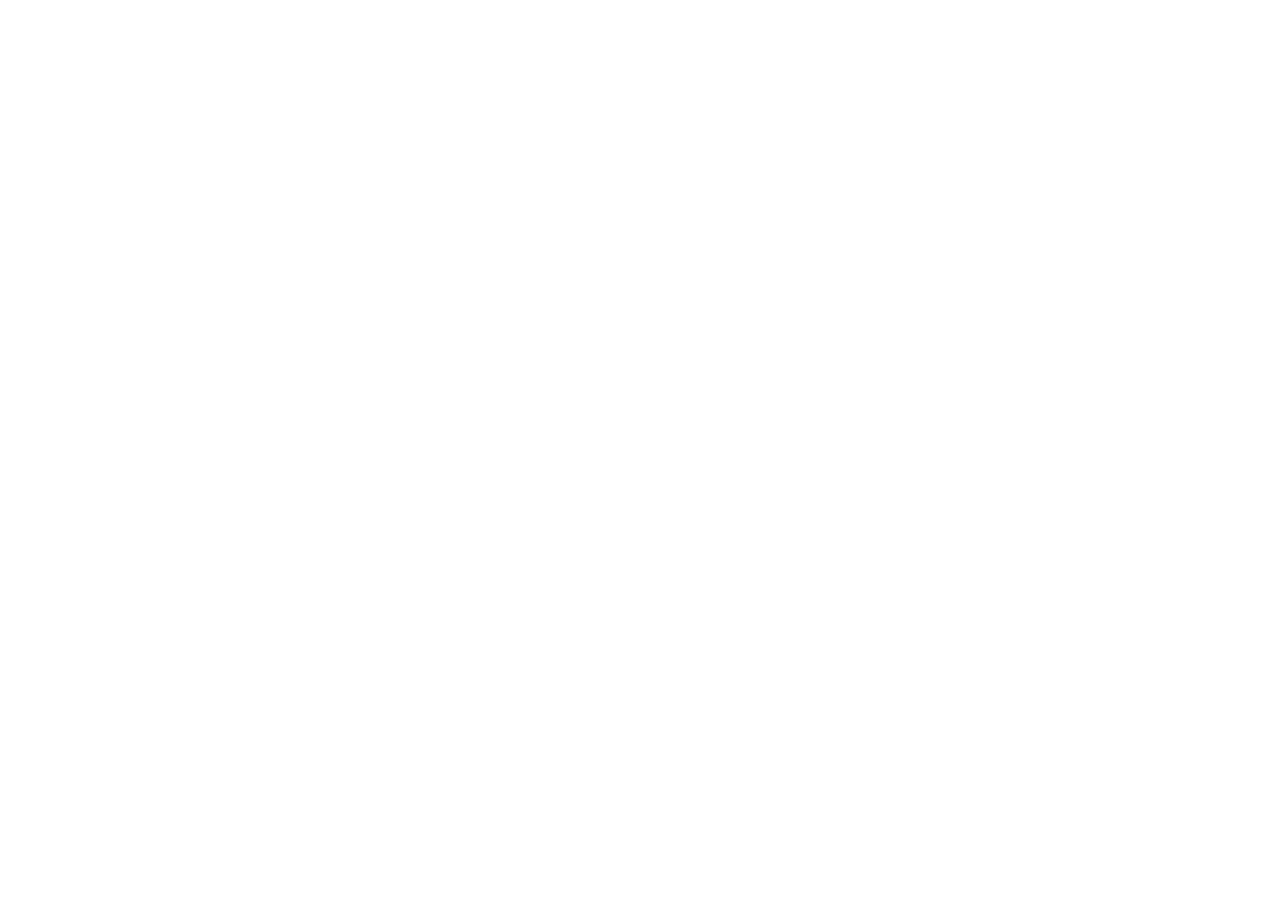
==== index.html @ b0f28ab1 "init project" ====
<!DOCTYPE html>
<html lang="en">

<head>
    <meta charset="UTF-8">
    <meta http-equiv="X-UA-Compatible" content="IE=edge">
    <meta name="viewport" content="width=device-width, initial-scale=1.0">
    <title>Document</title>
</head>

<body>

</body>

</html>
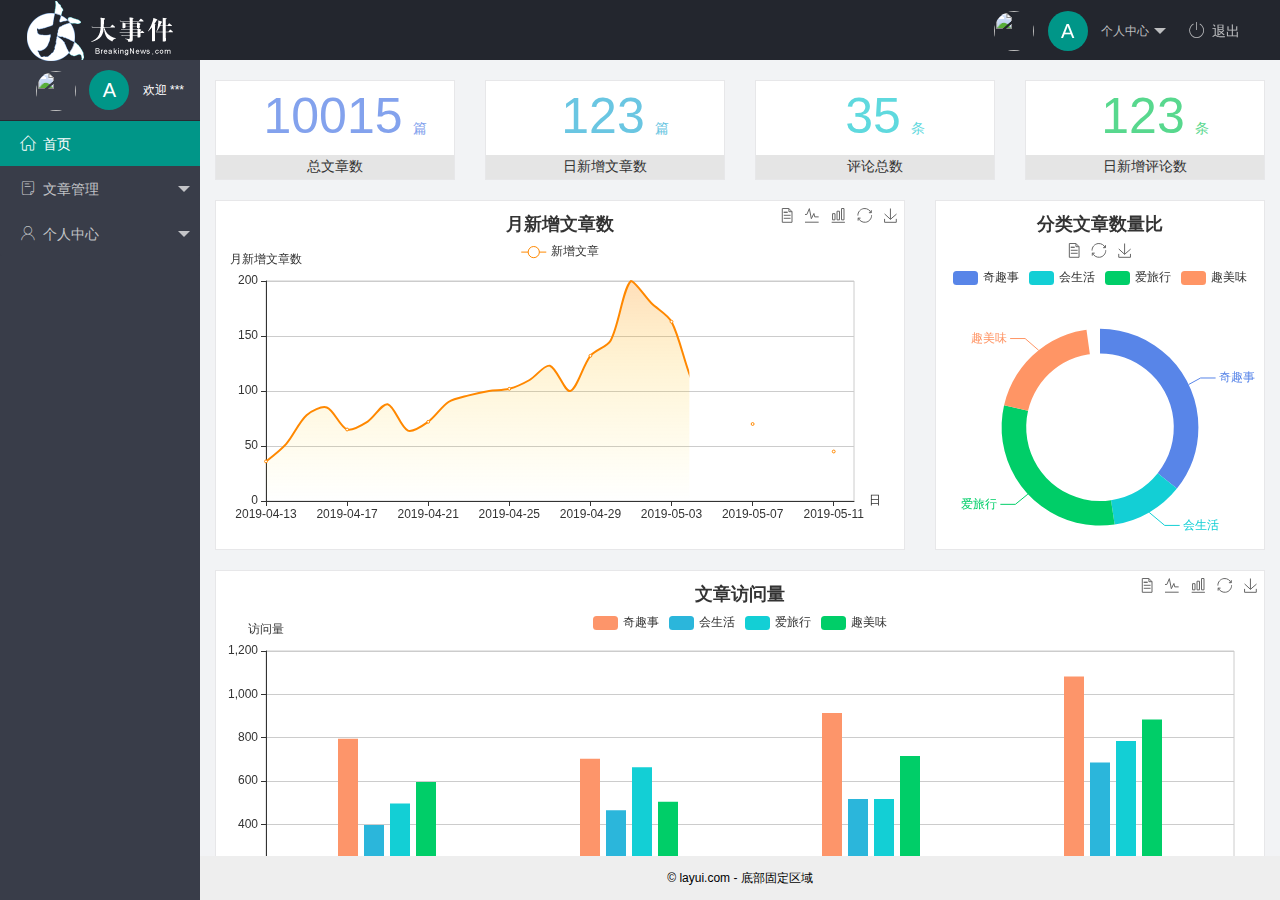
==== commit 8d25deb2: "完成了主页功能开发" ====
--- a/index.html
+++ b/index.html
@@ -5,11 +5,92 @@
     <meta charset="UTF-8">
     <meta http-equiv="X-UA-Compatible" content="IE=edge">
     <meta name="viewport" content="width=device-width, initial-scale=1.0">
-    <title>Document</title>
+    <title>大事件-注册/登录</title>
+    <link rel="stylesheet" href="/assets/lib/layui/css/layui.css">
+    <link rel="stylesheet" href="/assets/css/index.css">
+    <link rel="stylesheet" href="/assets/fonts/iconfont.css">
 </head>
 
-<body>
+<body class="layui-layout-body">
+    <div class="layui-layout layui-layout-admin">
+        <div class="layui-header">
+            <div class="layui-logo"><img src="/assets/images/logo.png" alt=""></div>
+            <!-- 头部区域（可配合layui已有的水平导航） -->
 
+            <ul class="layui-nav layui-layout-right">
+                <li class="layui-nav-item">
+                    <a href="javascript:;" class="userinfo">
+                        <img src="http://t.cn/RCzsdCq" class="layui-nav-img">
+                        <span class="text-avatar">A</span> 个人中心
+                    </a>
+                    <dl class="layui-nav-child">
+                        <dd><a href="">基本资料</a></dd>
+                        <dd><a href="">修改头像</a></dd>
+                        <dd><a href="">重置密码</a></dd>
+                    </dl>
+                </li>
+                <li class="layui-nav-item"><a href="javascript:;" id="btnLogout"><span class="iconfont icon-tuichu"></span>退出</a></li>
+            </ul>
+        </div>
+
+        <div class="layui-side layui-bg-black">
+            <div class="layui-side-scroll">
+
+                <div class="userinfo">
+                    <img src="http://t.cn/RCzsdCq" class="layui-nav-img">
+                    <span class="text-avatar">A</span>
+                    <span id="welcome">欢迎 ***</span>
+                </div>
+                <!-- 左侧导航区域（可配合layui已有的垂直导航） -->
+                <ul class="layui-nav layui-nav-tree" lay-shrink="all">
+
+                    <li class="layui-nav-item layui-this">
+                        <a href="/home/dashboard.html" target="fm"><span class="iconfont icon-home"></span>首页</a>
+                    </li>
+                    <li class="layui-nav-item">
+                        <a class="" href="javascript:;"><span class="iconfont icon-16"></span>文章管理</a>
+                        <dl class="layui-nav-child">
+                            <dd><a href="javascript:;"><i class="layui-icon layui-icon-app"></i>文章类别</a></dd>
+                            <dd><a href="javascript:;"><i class="layui-icon layui-icon-app"></i>文章列表</a></dd>
+                            <dd><a href="javascript:;"><i class="layui-icon layui-icon-app"></i>发表文章</a></dd>
+
+                        </dl>
+                    </li>
+                    <li class="layui-nav-item">
+                        <a href="javascript:;"><span class="iconfont icon-user"></span>个人中心</a>
+                        <dl class="layui-nav-child">
+                            <dd><a href=""><i class="layui-icon layui-icon-app"></i>基本资料</a></dd>
+                            <dd><a href=""><i class="layui-icon layui-icon-app"></i>更换头像</a></dd>
+                            <dd><a href=""><i class="layui-icon layui-icon-app"></i>重置密码</a></dd>
+                        </dl>
+                    </li>
+
+
+                </ul>
+            </div>
+        </div>
+
+        <div class="layui-body">
+            <!-- 内容主体区域 -->
+            <iframe name="fm" src="/home/dashboard.html" frameborder="0"></iframe>
+        </div>
+
+        <div class="layui-footer">
+            <!-- 底部固定区域 -->
+            © layui.com - 底部固定区域
+        </div>
+    </div>
+    <script src="/assets/lib/layui/layui.all.js"></script>
+    <script src="/assets/lib/jquery.js"></script>
+    <script src="/assets/js/baseAPI.js"></script>
+    <script src="/assets/js/index.js"></script>
+    <script>
+        //JavaScript代码区域
+        layui.use('element', function() {
+            var element = layui.element;
+
+        });
+    </script>
 </body>
 
 </html>--- a/assets/lib/layui/css/layui.css
+++ b/assets/lib/layui/css/layui.css
@@ -0,0 +1,2 @@
+/** layui-v2.5.5 MIT License By https://www.layui.com */
+ .layui-inline,img{display:inline-block;vertical-align:middle}h1,h2,h3,h4,h5,h6{font-weight:400}.layui-edge,.layui-header,.layui-inline,.layui-main{position:relative}.layui-body,.layui-edge,.layui-elip{overflow:hidden}.layui-btn,.layui-edge,.layui-inline,img{vertical-align:middle}.layui-btn,.layui-disabled,.layui-icon,.layui-unselect{-moz-user-select:none;-webkit-user-select:none;-ms-user-select:none}.layui-elip,.layui-form-checkbox span,.layui-form-pane .layui-form-label{text-overflow:ellipsis;white-space:nowrap}.layui-breadcrumb,.layui-tree-btnGroup{visibility:hidden}blockquote,body,button,dd,div,dl,dt,form,h1,h2,h3,h4,h5,h6,input,li,ol,p,pre,td,textarea,th,ul{margin:0;padding:0;-webkit-tap-highlight-color:rgba(0,0,0,0)}a:active,a:hover{outline:0}img{border:none}li{list-style:none}table{border-collapse:collapse;border-spacing:0}h4,h5,h6{font-size:100%}button,input,optgroup,option,select,textarea{font-family:inherit;font-size:inherit;font-style:inherit;font-weight:inherit;outline:0}pre{white-space:pre-wrap;white-space:-moz-pre-wrap;white-space:-pre-wrap;white-space:-o-pre-wrap;word-wrap:break-word}body{line-height:24px;font:14px Helvetica Neue,Helvetica,PingFang SC,Tahoma,Arial,sans-serif}hr{height:1px;margin:10px 0;border:0;clear:both}a{color:#333;text-decoration:none}a:hover{color:#777}a cite{font-style:normal;*cursor:pointer}.layui-border-box,.layui-border-box *{box-sizing:border-box}.layui-box,.layui-box *{box-sizing:content-box}.layui-clear{clear:both;*zoom:1}.layui-clear:after{content:'\20';clear:both;*zoom:1;display:block;height:0}.layui-inline{*display:inline;*zoom:1}.layui-edge{display:inline-block;width:0;height:0;border-width:6px;border-style:dashed;border-color:transparent}.layui-edge-top{top:-4px;border-bottom-color:#999;border-bottom-style:solid}.layui-edge-right{border-left-color:#999;border-left-style:solid}.layui-edge-bottom{top:2px;border-top-color:#999;border-top-style:solid}.layui-edge-left{border-right-color:#999;border-right-style:solid}.layui-disabled,.layui-disabled:hover{color:#d2d2d2!important;cursor:not-allowed!important}.layui-circle{border-radius:100%}.layui-show{display:block!important}.layui-hide{display:none!important}@font-face{font-family:layui-icon;src:url(../font/iconfont.eot?v=250);src:url(../font/iconfont.eot?v=250#iefix) format('embedded-opentype'),url(../font/iconfont.woff2?v=250) format('woff2'),url(../font/iconfont.woff?v=250) format('woff'),url(../font/iconfont.ttf?v=250) format('truetype'),url(../font/iconfont.svg?v=250#layui-icon) format('svg')}.layui-icon{font-family:layui-icon!important;font-size:16px;font-style:normal;-webkit-font-smoothing:antialiased;-moz-osx-font-smoothing:grayscale}.layui-icon-reply-fill:before{content:"\e611"}.layui-icon-set-fill:before{content:"\e614"}.layui-icon-menu-fill:before{content:"\e60f"}.layui-icon-search:before{content:"\e615"}.layui-icon-share:before{content:"\e641"}.layui-icon-set-sm:before{content:"\e620"}.layui-icon-engine:before{content:"\e628"}.layui-icon-close:before{content:"\1006"}.layui-icon-close-fill:before{content:"\1007"}.layui-icon-chart-screen:before{content:"\e629"}.layui-icon-star:before{content:"\e600"}.layui-icon-circle-dot:before{content:"\e617"}.layui-icon-chat:before{content:"\e606"}.layui-icon-release:before{content:"\e609"}.layui-icon-list:before{content:"\e60a"}.layui-icon-chart:before{content:"\e62c"}.layui-icon-ok-circle:before{content:"\1005"}.layui-icon-layim-theme:before{content:"\e61b"}.layui-icon-table:before{content:"\e62d"}.layui-icon-right:before{content:"\e602"}.layui-icon-left:before{content:"\e603"}.layui-icon-cart-simple:before{content:"\e698"}.layui-icon-face-cry:before{content:"\e69c"}.layui-icon-face-smile:before{content:"\e6af"}.layui-icon-survey:before{content:"\e6b2"}.layui-icon-tree:before{content:"\e62e"}.layui-icon-upload-circle:before{content:"\e62f"}.layui-icon-add-circle:before{content:"\e61f"}.layui-icon-download-circle:before{content:"\e601"}.layui-icon-templeate-1:before{content:"\e630"}.layui-icon-util:before{content:"\e631"}.layui-icon-face-surprised:before{content:"\e664"}.layui-icon-edit:before{content:"\e642"}.layui-icon-speaker:before{content:"\e645"}.layui-icon-down:before{content:"\e61a"}.layui-icon-file:before{content:"\e621"}.layui-icon-layouts:before{content:"\e632"}.layui-icon-rate-half:before{content:"\e6c9"}.layui-icon-add-circle-fine:before{content:"\e608"}.layui-icon-prev-circle:before{content:"\e633"}.layui-icon-read:before{content:"\e705"}.layui-icon-404:before{content:"\e61c"}.layui-icon-carousel:before{content:"\e634"}.layui-icon-help:before{content:"\e607"}.layui-icon-code-circle:before{content:"\e635"}.layui-icon-water:before{content:"\e636"}.layui-icon-username:before{content:"\e66f"}.layui-icon-find-fill:before{content:"\e670"}.layui-icon-about:before{content:"\e60b"}.layui-icon-location:before{content:"\e715"}.layui-icon-up:before{content:"\e619"}.layui-icon-pause:before{content:"\e651"}.layui-icon-date:before{content:"\e637"}.layui-icon-layim-uploadfile:before{content:"\e61d"}.layui-icon-delete:before{content:"\e640"}.layui-icon-play:before{content:"\e652"}.layui-icon-top:before{content:"\e604"}.layui-icon-friends:before{content:"\e612"}.layui-icon-refresh-3:before{content:"\e9aa"}.layui-icon-ok:before{content:"\e605"}.layui-icon-layer:before{content:"\e638"}.layui-icon-face-smile-fine:before{content:"\e60c"}.layui-icon-dollar:before{content:"\e659"}.layui-icon-group:before{content:"\e613"}.layui-icon-layim-download:before{content:"\e61e"}.layui-icon-picture-fine:before{content:"\e60d"}.layui-icon-link:before{content:"\e64c"}.layui-icon-diamond:before{content:"\e735"}.layui-icon-log:before{content:"\e60e"}.layui-icon-rate-solid:before{content:"\e67a"}.layui-icon-fonts-del:before{content:"\e64f"}.layui-icon-unlink:before{content:"\e64d"}.layui-icon-fonts-clear:before{content:"\e639"}.layui-icon-triangle-r:before{content:"\e623"}.layui-icon-circle:before{content:"\e63f"}.layui-icon-radio:before{content:"\e643"}.layui-icon-align-center:before{content:"\e647"}.layui-icon-align-right:before{content:"\e648"}.layui-icon-align-left:before{content:"\e649"}.layui-icon-loading-1:before{content:"\e63e"}.layui-icon-return:before{content:"\e65c"}.layui-icon-fonts-strong:before{content:"\e62b"}.layui-icon-upload:before{content:"\e67c"}.layui-icon-dialogue:before{content:"\e63a"}.layui-icon-video:before{content:"\e6ed"}.layui-icon-headset:before{content:"\e6fc"}.layui-icon-cellphone-fine:before{content:"\e63b"}.layui-icon-add-1:before{content:"\e654"}.layui-icon-face-smile-b:before{content:"\e650"}.layui-icon-fonts-html:before{content:"\e64b"}.layui-icon-form:before{content:"\e63c"}.layui-icon-cart:before{content:"\e657"}.layui-icon-camera-fill:before{content:"\e65d"}.layui-icon-tabs:before{content:"\e62a"}.layui-icon-fonts-code:before{content:"\e64e"}.layui-icon-fire:before{content:"\e756"}.layui-icon-set:before{content:"\e716"}.layui-icon-fonts-u:before{content:"\e646"}.layui-icon-triangle-d:before{content:"\e625"}.layui-icon-tips:before{content:"\e702"}.layui-icon-picture:before{content:"\e64a"}.layui-icon-more-vertical:before{content:"\e671"}.layui-icon-flag:before{content:"\e66c"}.layui-icon-loading:before{content:"\e63d"}.layui-icon-fonts-i:before{content:"\e644"}.layui-icon-refresh-1:before{content:"\e666"}.layui-icon-rmb:before{content:"\e65e"}.layui-icon-home:before{content:"\e68e"}.layui-icon-user:before{content:"\e770"}.layui-icon-notice:before{content:"\e667"}.layui-icon-login-weibo:before{content:"\e675"}.layui-icon-voice:before{content:"\e688"}.layui-icon-upload-drag:before{content:"\e681"}.layui-icon-login-qq:before{content:"\e676"}.layui-icon-snowflake:before{content:"\e6b1"}.layui-icon-file-b:before{content:"\e655"}.layui-icon-template:before{content:"\e663"}.layui-icon-auz:before{content:"\e672"}.layui-icon-console:before{content:"\e665"}.layui-icon-app:before{content:"\e653"}.layui-icon-prev:before{content:"\e65a"}.layui-icon-website:before{content:"\e7ae"}.layui-icon-next:before{content:"\e65b"}.layui-icon-component:before{content:"\e857"}.layui-icon-more:before{content:"\e65f"}.layui-icon-login-wechat:before{content:"\e677"}.layui-icon-shrink-right:before{content:"\e668"}.layui-icon-spread-left:before{content:"\e66b"}.layui-icon-camera:before{content:"\e660"}.layui-icon-note:before{content:"\e66e"}.layui-icon-refresh:before{content:"\e669"}.layui-icon-female:before{content:"\e661"}.layui-icon-male:before{content:"\e662"}.layui-icon-password:before{content:"\e673"}.layui-icon-senior:before{content:"\e674"}.layui-icon-theme:before{content:"\e66a"}.layui-icon-tread:before{content:"\e6c5"}.layui-icon-praise:before{content:"\e6c6"}.layui-icon-star-fill:before{content:"\e658"}.layui-icon-rate:before{content:"\e67b"}.layui-icon-template-1:before{content:"\e656"}.layui-icon-vercode:before{content:"\e679"}.layui-icon-cellphone:before{content:"\e678"}.layui-icon-screen-full:before{content:"\e622"}.layui-icon-screen-restore:before{content:"\e758"}.layui-icon-cols:before{content:"\e610"}.layui-icon-export:before{content:"\e67d"}.layui-icon-print:before{content:"\e66d"}.layui-icon-slider:before{content:"\e714"}.layui-icon-addition:before{content:"\e624"}.layui-icon-subtraction:before{content:"\e67e"}.layui-icon-service:before{content:"\e626"}.layui-icon-transfer:before{content:"\e691"}.layui-main{width:1140px;margin:0 auto}.layui-header{z-index:1000;height:60px}.layui-header a:hover{transition:all .5s;-webkit-transition:all .5s}.layui-side{position:fixed;left:0;top:0;bottom:0;z-index:999;width:200px;overflow-x:hidden}.layui-side-scroll{position:relative;width:220px;height:100%;overflow-x:hidden}.layui-body{position:absolute;left:200px;right:0;top:0;bottom:0;z-index:998;width:auto;overflow-y:auto;box-sizing:border-box}.layui-layout-body{overflow:hidden}.layui-layout-admin .layui-header{background-color:#23262E}.layui-layout-admin .layui-side{top:60px;width:200px;overflow-x:hidden}.layui-layout-admin .layui-body{position:fixed;top:60px;bottom:44px}.layui-layout-admin .layui-main{width:auto;margin:0 15px}.layui-layout-admin .layui-footer{position:fixed;left:200px;right:0;bottom:0;height:44px;line-height:44px;padding:0 15px;background-color:#eee}.layui-layout-admin .layui-logo{position:absolute;left:0;top:0;width:200px;height:100%;line-height:60px;text-align:center;color:#009688;font-size:16px}.layui-layout-admin .layui-header .layui-nav{background:0 0}.layui-layout-left{position:absolute!important;left:200px;top:0}.layui-layout-right{position:absolute!important;right:0;top:0}.layui-container{position:relative;margin:0 auto;padding:0 15px;box-sizing:border-box}.layui-fluid{position:relative;margin:0 auto;padding:0 15px}.layui-row:after,.layui-row:before{content:'';display:block;clear:both}.layui-col-lg1,.layui-col-lg10,.layui-col-lg11,.layui-col-lg12,.layui-col-lg2,.layui-col-lg3,.layui-col-lg4,.layui-col-lg5,.layui-col-lg6,.layui-col-lg7,.layui-col-lg8,.layui-col-lg9,.layui-col-md1,.layui-col-md10,.layui-col-md11,.layui-col-md12,.layui-col-md2,.layui-col-md3,.layui-col-md4,.layui-col-md5,.layui-col-md6,.layui-col-md7,.layui-col-md8,.layui-col-md9,.layui-col-sm1,.layui-col-sm10,.layui-col-sm11,.layui-col-sm12,.layui-col-sm2,.layui-col-sm3,.layui-col-sm4,.layui-col-sm5,.layui-col-sm6,.layui-col-sm7,.layui-col-sm8,.layui-col-sm9,.layui-col-xs1,.layui-col-xs10,.layui-col-xs11,.layui-col-xs12,.layui-col-xs2,.layui-col-xs3,.layui-col-xs4,.layui-col-xs5,.layui-col-xs6,.layui-col-xs7,.layui-col-xs8,.layui-col-xs9{position:relative;display:block;box-sizing:border-box}.layui-col-xs1,.layui-col-xs10,.layui-col-xs11,.layui-col-xs12,.layui-col-xs2,.layui-col-xs3,.layui-col-xs4,.layui-col-xs5,.layui-col-xs6,.layui-col-xs7,.layui-col-xs8,.layui-col-xs9{float:left}.layui-col-xs1{width:8.33333333%}.layui-col-xs2{width:16.66666667%}.layui-col-xs3{width:25%}.layui-col-xs4{width:33.33333333%}.layui-col-xs5{width:41.66666667%}.layui-col-xs6{width:50%}.layui-col-xs7{width:58.33333333%}.layui-col-xs8{width:66.66666667%}.layui-col-xs9{width:75%}.layui-col-xs10{width:83.33333333%}.layui-col-xs11{width:91.66666667%}.layui-col-xs12{width:100%}.layui-col-xs-offset1{margin-left:8.33333333%}.layui-col-xs-offset2{margin-left:16.66666667%}.layui-col-xs-offset3{margin-left:25%}.layui-col-xs-offset4{margin-left:33.33333333%}.layui-col-xs-offset5{margin-left:41.66666667%}.layui-col-xs-offset6{margin-left:50%}.layui-col-xs-offset7{margin-left:58.33333333%}.layui-col-xs-offset8{margin-left:66.66666667%}.layui-col-xs-offset9{margin-left:75%}.layui-col-xs-offset10{margin-left:83.33333333%}.layui-col-xs-offset11{margin-left:91.66666667%}.layui-col-xs-offset12{margin-left:100%}@media screen and (max-width:768px){.layui-hide-xs{display:none!important}.layui-show-xs-block{display:block!important}.layui-show-xs-inline{display:inline!important}.layui-show-xs-inline-block{display:inline-block!important}}@media screen and (min-width:768px){.layui-container{width:750px}.layui-hide-sm{display:none!important}.layui-show-sm-block{display:block!important}.layui-show-sm-inline{display:inline!important}.layui-show-sm-inline-block{display:inline-block!important}.layui-col-sm1,.layui-col-sm10,.layui-col-sm11,.layui-col-sm12,.layui-col-sm2,.layui-col-sm3,.layui-col-sm4,.layui-col-sm5,.layui-col-sm6,.layui-col-sm7,.layui-col-sm8,.layui-col-sm9{float:left}.layui-col-sm1{width:8.33333333%}.layui-col-sm2{width:16.66666667%}.layui-col-sm3{width:25%}.layui-col-sm4{width:33.33333333%}.layui-col-sm5{width:41.66666667%}.layui-col-sm6{width:50%}.layui-col-sm7{width:58.33333333%}.layui-col-sm8{width:66.66666667%}.layui-col-sm9{width:75%}.layui-col-sm10{width:83.33333333%}.layui-col-sm11{width:91.66666667%}.layui-col-sm12{width:100%}.layui-col-sm-offset1{margin-left:8.33333333%}.layui-col-sm-offset2{margin-left:16.66666667%}.layui-col-sm-offset3{margin-left:25%}.layui-col-sm-offset4{margin-left:33.33333333%}.layui-col-sm-offset5{margin-left:41.66666667%}.layui-col-sm-offset6{margin-left:50%}.layui-col-sm-offset7{margin-left:58.33333333%}.layui-col-sm-offset8{margin-left:66.66666667%}.layui-col-sm-offset9{margin-left:75%}.layui-col-sm-offset10{margin-left:83.33333333%}.layui-col-sm-offset11{margin-left:91.66666667%}.layui-col-sm-offset12{margin-left:100%}}@media screen and (min-width:992px){.layui-container{width:970px}.layui-hide-md{display:none!important}.layui-show-md-block{display:block!important}.layui-show-md-inline{display:inline!important}.layui-show-md-inline-block{display:inline-block!important}.layui-col-md1,.layui-col-md10,.layui-col-md11,.layui-col-md12,.layui-col-md2,.layui-col-md3,.layui-col-md4,.layui-col-md5,.layui-col-md6,.layui-col-md7,.layui-col-md8,.layui-col-md9{float:left}.layui-col-md1{width:8.33333333%}.layui-col-md2{width:16.66666667%}.layui-col-md3{width:25%}.layui-col-md4{width:33.33333333%}.layui-col-md5{width:41.66666667%}.layui-col-md6{width:50%}.layui-col-md7{width:58.33333333%}.layui-col-md8{width:66.66666667%}.layui-col-md9{width:75%}.layui-col-md10{width:83.33333333%}.layui-col-md11{width:91.66666667%}.layui-col-md12{width:100%}.layui-col-md-offset1{margin-left:8.33333333%}.layui-col-md-offset2{margin-left:16.66666667%}.layui-col-md-offset3{margin-left:25%}.layui-col-md-offset4{margin-left:33.33333333%}.layui-col-md-offset5{margin-left:41.66666667%}.layui-col-md-offset6{margin-left:50%}.layui-col-md-offset7{margin-left:58.33333333%}.layui-col-md-offset8{margin-left:66.66666667%}.layui-col-md-offset9{margin-left:75%}.layui-col-md-offset10{margin-left:83.33333333%}.layui-col-md-offset11{margin-left:91.66666667%}.layui-col-md-offset12{margin-left:100%}}@media screen and (min-width:1200px){.layui-container{width:1170px}.layui-hide-lg{display:none!important}.layui-show-lg-block{display:block!important}.layui-show-lg-inline{display:inline!important}.layui-show-lg-inline-block{display:inline-block!important}.layui-col-lg1,.layui-col-lg10,.layui-col-lg11,.layui-col-lg12,.layui-col-lg2,.layui-col-lg3,.layui-col-lg4,.layui-col-lg5,.layui-col-lg6,.layui-col-lg7,.layui-col-lg8,.layui-col-lg9{float:left}.layui-col-lg1{width:8.33333333%}.layui-col-lg2{width:16.66666667%}.layui-col-lg3{width:25%}.layui-col-lg4{width:33.33333333%}.layui-col-lg5{width:41.66666667%}.layui-col-lg6{width:50%}.layui-col-lg7{width:58.33333333%}.layui-col-lg8{width:66.66666667%}.layui-col-lg9{width:75%}.layui-col-lg10{width:83.33333333%}.layui-col-lg11{width:91.66666667%}.layui-col-lg12{width:100%}.layui-col-lg-offset1{margin-left:8.33333333%}.layui-col-lg-offset2{margin-left:16.66666667%}.layui-col-lg-offset3{margin-left:25%}.layui-col-lg-offset4{margin-left:33.33333333%}.layui-col-lg-offset5{margin-left:41.66666667%}.layui-col-lg-offset6{margin-left:50%}.layui-col-lg-offset7{margin-left:58.33333333%}.layui-col-lg-offset8{margin-left:66.66666667%}.layui-col-lg-offset9{margin-left:75%}.layui-col-lg-offset10{margin-left:83.33333333%}.layui-col-lg-offset11{margin-left:91.66666667%}.layui-col-lg-offset12{margin-left:100%}}.layui-col-space1{margin:-.5px}.layui-col-space1>*{padding:.5px}.layui-col-space3{margin:-1.5px}.layui-col-space3>*{padding:1.5px}.layui-col-space5{margin:-2.5px}.layui-col-space5>*{padding:2.5px}.layui-col-space8{margin:-3.5px}.layui-col-space8>*{padding:3.5px}.layui-col-space10{margin:-5px}.layui-col-space10>*{padding:5px}.layui-col-space12{margin:-6px}.layui-col-space12>*{padding:6px}.layui-col-space15{margin:-7.5px}.layui-col-space15>*{padding:7.5px}.layui-col-space18{margin:-9px}.layui-col-space18>*{padding:9px}.layui-col-space20{margin:-10px}.layui-col-space20>*{padding:10px}.layui-col-space22{margin:-11px}.layui-col-space22>*{padding:11px}.layui-col-space25{margin:-12.5px}.layui-col-space25>*{padding:12.5px}.layui-col-space30{margin:-15px}.layui-col-space30>*{padding:15px}.layui-btn,.layui-input,.layui-select,.layui-textarea,.layui-upload-button{outline:0;-webkit-appearance:none;transition:all .3s;-webkit-transition:all .3s;box-sizing:border-box}.layui-elem-quote{margin-bottom:10px;padding:15px;line-height:22px;border-left:5px solid #009688;border-radius:0 2px 2px 0;background-color:#f2f2f2}.layui-quote-nm{border-style:solid;border-width:1px 1px 1px 5px;background:0 0}.layui-elem-field{margin-bottom:10px;padding:0;border-width:1px;border-style:solid}.layui-elem-field legend{margin-left:20px;padding:0 10px;font-size:20px;font-weight:300}.layui-field-title{margin:10px 0 20px;border-width:1px 0 0}.layui-field-box{padding:10px 15px}.layui-field-title .layui-field-box{padding:10px 0}.layui-progress{position:relative;height:6px;border-radius:20px;background-color:#e2e2e2}.layui-progress-bar{position:absolute;left:0;top:0;width:0;max-width:100%;height:6px;border-radius:20px;text-align:right;background-color:#5FB878;transition:all .3s;-webkit-transition:all .3s}.layui-progress-big,.layui-progress-big .layui-progress-bar{height:18px;line-height:18px}.layui-progress-text{position:relative;top:-20px;line-height:18px;font-size:12px;color:#666}.layui-progress-big .layui-progress-text{position:static;padding:0 10px;color:#fff}.layui-collapse{border-width:1px;border-style:solid;border-radius:2px}.layui-colla-content,.layui-colla-item{border-top-width:1px;border-top-style:solid}.layui-colla-item:first-child{border-top:none}.layui-colla-title{position:relative;height:42px;line-height:42px;padding:0 15px 0 35px;color:#333;background-color:#f2f2f2;cursor:pointer;font-size:14px;overflow:hidden}.layui-colla-content{display:none;padding:10px 15px;line-height:22px;color:#666}.layui-colla-icon{position:absolute;left:15px;top:0;font-size:14px}.layui-card{margin-bottom:15px;border-radius:2px;background-color:#fff;box-shadow:0 1px 2px 0 rgba(0,0,0,.05)}.layui-card:last-child{margin-bottom:0}.layui-card-header{position:relative;height:42px;line-height:42px;padding:0 15px;border-bottom:1px solid #f6f6f6;color:#333;border-radius:2px 2px 0 0;font-size:14px}.layui-bg-black,.layui-bg-blue,.layui-bg-cyan,.layui-bg-green,.layui-bg-orange,.layui-bg-red{color:#fff!important}.layui-card-body{position:relative;padding:10px 15px;line-height:24px}.layui-card-body[pad15]{padding:15px}.layui-card-body[pad20]{padding:20px}.layui-card-body .layui-table{margin:5px 0}.layui-card .layui-tab{margin:0}.layui-panel-window{position:relative;padding:15px;border-radius:0;border-top:5px solid #E6E6E6;background-color:#fff}.layui-auxiliar-moving{position:fixed;left:0;right:0;top:0;bottom:0;width:100%;height:100%;background:0 0;z-index:9999999999}.layui-form-label,.layui-form-mid,.layui-form-select,.layui-input-block,.layui-input-inline,.layui-textarea{position:relative}.layui-bg-red{background-color:#FF5722!important}.layui-bg-orange{background-color:#FFB800!important}.layui-bg-green{background-color:#009688!important}.layui-bg-cyan{background-color:#2F4056!important}.layui-bg-blue{background-color:#1E9FFF!important}.layui-bg-black{background-color:#393D49!important}.layui-bg-gray{background-color:#eee!important;color:#666!important}.layui-badge-rim,.layui-colla-content,.layui-colla-item,.layui-collapse,.layui-elem-field,.layui-form-pane .layui-form-item[pane],.layui-form-pane .layui-form-label,.layui-input,.layui-layedit,.layui-layedit-tool,.layui-quote-nm,.layui-select,.layui-tab-bar,.layui-tab-card,.layui-tab-title,.layui-tab-title .layui-this:after,.layui-textarea{border-color:#e6e6e6}.layui-timeline-item:before,hr{background-color:#e6e6e6}.layui-text{line-height:22px;font-size:14px;color:#666}.layui-text h1,.layui-text h2,.layui-text h3{font-weight:500;color:#333}.layui-text h1{font-size:30px}.layui-text h2{font-size:24px}.layui-text h3{font-size:18px}.layui-text a:not(.layui-btn){color:#01AAED}.layui-text a:not(.layui-btn):hover{text-decoration:underline}.layui-text ul{padding:5px 0 5px 15px}.layui-text ul li{margin-top:5px;list-style-type:disc}.layui-text em,.layui-word-aux{color:#999!important;padding:0 5px!important}.layui-btn{display:inline-block;height:38px;line-height:38px;padding:0 18px;background-color:#009688;color:#fff;white-space:nowrap;text-align:center;font-size:14px;border:none;border-radius:2px;cursor:pointer}.layui-btn:hover{opacity:.8;filter:alpha(opacity=80);color:#fff}.layui-btn:active{opacity:1;filter:alpha(opacity=100)}.layui-btn+.layui-btn{margin-left:10px}.layui-btn-container{font-size:0}.layui-btn-container .layui-btn{margin-right:10px;margin-bottom:10px}.layui-btn-container .layui-btn+.layui-btn{margin-left:0}.layui-table .layui-btn-container .layui-btn{margin-bottom:9px}.layui-btn-radius{border-radius:100px}.layui-btn .layui-icon{margin-right:3px;font-size:18px;vertical-align:bottom;vertical-align:middle\9}.layui-btn-primary{border:1px solid #C9C9C9;background-color:#fff;color:#555}.layui-btn-primary:hover{border-color:#009688;color:#333}.layui-btn-normal{background-color:#1E9FFF}.layui-btn-warm{background-color:#FFB800}.layui-btn-danger{background-color:#FF5722}.layui-btn-checked{background-color:#5FB878}.layui-btn-disabled,.layui-btn-disabled:active,.layui-btn-disabled:hover{border:1px solid #e6e6e6;background-color:#FBFBFB;color:#C9C9C9;cursor:not-allowed;opacity:1}.layui-btn-lg{height:44px;line-height:44px;padding:0 25px;font-size:16px}.layui-btn-sm{height:30px;line-height:30px;padding:0 10px;font-size:12px}.layui-btn-sm i{font-size:16px!important}.layui-btn-xs{height:22px;line-height:22px;padding:0 5px;font-size:12px}.layui-btn-xs i{font-size:14px!important}.layui-btn-group{display:inline-block;vertical-align:middle;font-size:0}.layui-btn-group .layui-btn{margin-left:0!important;margin-right:0!important;border-left:1px solid rgba(255,255,255,.5);border-radius:0}.layui-btn-group .layui-btn-primary{border-left:none}.layui-btn-group .layui-btn-primary:hover{border-color:#C9C9C9;color:#009688}.layui-btn-group .layui-btn:first-child{border-left:none;border-radius:2px 0 0 2px}.layui-btn-group .layui-btn-primary:first-child{border-left:1px solid #c9c9c9}.layui-btn-group .layui-btn:last-child{border-radius:0 2px 2px 0}.layui-btn-group .layui-btn+.layui-btn{margin-left:0}.layui-btn-group+.layui-btn-group{margin-left:10px}.layui-btn-fluid{width:100%}.layui-input,.layui-select,.layui-textarea{height:38px;line-height:1.3;line-height:38px\9;border-width:1px;border-style:solid;background-color:#fff;border-radius:2px}.layui-input::-webkit-input-placeholder,.layui-select::-webkit-input-placeholder,.layui-textarea::-webkit-input-placeholder{line-height:1.3}.layui-input,.layui-textarea{display:block;width:100%;padding-left:10px}.layui-input:hover,.layui-textarea:hover{border-color:#D2D2D2!important}.layui-input:focus,.layui-textarea:focus{border-color:#C9C9C9!important}.layui-textarea{min-height:100px;height:auto;line-height:20px;padding:6px 10px;resize:vertical}.layui-select{padding:0 10px}.layui-form input[type=checkbox],.layui-form input[type=radio],.layui-form select{display:none}.layui-form [lay-ignore]{display:initial}.layui-form-item{margin-bottom:15px;clear:both;*zoom:1}.layui-form-item:after{content:'\20';clear:both;*zoom:1;display:block;height:0}.layui-form-label{float:left;display:block;padding:9px 15px;width:80px;font-weight:400;line-height:20px;text-align:right}.layui-form-label-col{display:block;float:none;padding:9px 0;line-height:20px;text-align:left}.layui-form-item .layui-inline{margin-bottom:5px;margin-right:10px}.layui-input-block{margin-left:110px;min-height:36px}.layui-input-inline{display:inline-block;vertical-align:middle}.layui-form-item .layui-input-inline{float:left;width:190px;margin-right:10px}.layui-form-text .layui-input-inline{width:auto}.layui-form-mid{float:left;display:block;padding:9px 0!important;line-height:20px;margin-right:10px}.layui-form-danger+.layui-form-select .layui-input,.layui-form-danger:focus{border-color:#FF5722!important}.layui-form-select .layui-input{padding-right:30px;cursor:pointer}.layui-form-select .layui-edge{position:absolute;right:10px;top:50%;margin-top:-3px;cursor:pointer;border-width:6px;border-top-color:#c2c2c2;border-top-style:solid;transition:all .3s;-webkit-transition:all .3s}.layui-form-select dl{display:none;position:absolute;left:0;top:42px;padding:5px 0;z-index:899;min-width:100%;border:1px solid #d2d2d2;max-height:300px;overflow-y:auto;background-color:#fff;border-radius:2px;box-shadow:0 2px 4px rgba(0,0,0,.12);box-sizing:border-box}.layui-form-select dl dd,.layui-form-select dl dt{padding:0 10px;line-height:36px;white-space:nowrap;overflow:hidden;text-overflow:ellipsis}.layui-form-select dl dt{font-size:12px;color:#999}.layui-form-select dl dd{cursor:pointer}.layui-form-select dl dd:hover{background-color:#f2f2f2;-webkit-transition:.5s all;transition:.5s all}.layui-form-select .layui-select-group dd{padding-left:20px}.layui-form-select dl dd.layui-select-tips{padding-left:10px!important;color:#999}.layui-form-select dl dd.layui-this{background-color:#5FB878;color:#fff}.layui-form-checkbox,.layui-form-select dl dd.layui-disabled{background-color:#fff}.layui-form-selected dl{display:block}.layui-form-checkbox,.layui-form-checkbox *,.layui-form-switch{display:inline-block;vertical-align:middle}.layui-form-selected .layui-edge{margin-top:-9px;-webkit-transform:rotate(180deg);transform:rotate(180deg);margin-top:-3px\9}:root .layui-form-selected .layui-edge{margin-top:-9px\0/IE9}.layui-form-selectup dl{top:auto;bottom:42px}.layui-select-none{margin:5px 0;text-align:center;color:#999}.layui-select-disabled .layui-disabled{border-color:#eee!important}.layui-select-disabled .layui-edge{border-top-color:#d2d2d2}.layui-form-checkbox{position:relative;height:30px;line-height:30px;margin-right:10px;padding-right:30px;cursor:pointer;font-size:0;-webkit-transition:.1s linear;transition:.1s linear;box-sizing:border-box}.layui-form-checkbox span{padding:0 10px;height:100%;font-size:14px;border-radius:2px 0 0 2px;background-color:#d2d2d2;color:#fff;overflow:hidden}.layui-form-checkbox:hover span{background-color:#c2c2c2}.layui-form-checkbox i{position:absolute;right:0;top:0;width:30px;height:28px;border:1px solid #d2d2d2;border-left:none;border-radius:0 2px 2px 0;color:#fff;font-size:20px;text-align:center}.layui-form-checkbox:hover i{border-color:#c2c2c2;color:#c2c2c2}.layui-form-checked,.layui-form-checked:hover{border-color:#5FB878}.layui-form-checked span,.layui-form-checked:hover span{background-color:#5FB878}.layui-form-checked i,.layui-form-checked:hover i{color:#5FB878}.layui-form-item .layui-form-checkbox{margin-top:4px}.layui-form-checkbox[lay-skin=primary]{height:auto!important;line-height:normal!important;min-width:18px;min-height:18px;border:none!important;margin-right:0;padding-left:28px;padding-right:0;background:0 0}.layui-form-checkbox[lay-skin=primary] span{padding-left:0;padding-right:15px;line-height:18px;background:0 0;color:#666}.layui-form-checkbox[lay-skin=primary] i{right:auto;left:0;width:16px;height:16px;line-height:16px;border:1px solid #d2d2d2;font-size:12px;border-radius:2px;background-color:#fff;-webkit-transition:.1s linear;transition:.1s linear}.layui-form-checkbox[lay-skin=primary]:hover i{border-color:#5FB878;color:#fff}.layui-form-checked[lay-skin=primary] i{border-color:#5FB878!important;background-color:#5FB878;color:#fff}.layui-checkbox-disbaled[lay-skin=primary] span{background:0 0!important;color:#c2c2c2}.layui-checkbox-disbaled[lay-skin=primary]:hover i{border-color:#d2d2d2}.layui-form-item .layui-form-checkbox[lay-skin=primary]{margin-top:10px}.layui-form-switch{position:relative;height:22px;line-height:22px;min-width:35px;padding:0 5px;margin-top:8px;border:1px solid #d2d2d2;border-radius:20px;cursor:pointer;background-color:#fff;-webkit-transition:.1s linear;transition:.1s linear}.layui-form-switch i{position:absolute;left:5px;top:3px;width:16px;height:16px;border-radius:20px;background-color:#d2d2d2;-webkit-transition:.1s linear;transition:.1s linear}.layui-form-switch em{position:relative;top:0;width:25px;margin-left:21px;padding:0!important;text-align:center!important;color:#999!important;font-style:normal!important;font-size:12px}.layui-form-onswitch{border-color:#5FB878;background-color:#5FB878}.layui-checkbox-disbaled,.layui-checkbox-disbaled i{border-color:#e2e2e2!important}.layui-form-onswitch i{left:100%;margin-left:-21px;background-color:#fff}.layui-form-onswitch em{margin-left:5px;margin-right:21px;color:#fff!important}.layui-checkbox-disbaled span{background-color:#e2e2e2!important}.layui-checkbox-disbaled:hover i{color:#fff!important}[lay-radio]{display:none}.layui-form-radio,.layui-form-radio *{display:inline-block;vertical-align:middle}.layui-form-radio{line-height:28px;margin:6px 10px 0 0;padding-right:10px;cursor:pointer;font-size:0}.layui-form-radio *{font-size:14px}.layui-form-radio>i{margin-right:8px;font-size:22px;color:#c2c2c2}.layui-form-radio>i:hover,.layui-form-radioed>i{color:#5FB878}.layui-radio-disbaled>i{color:#e2e2e2!important}.layui-form-pane .layui-form-label{width:110px;padding:8px 15px;height:38px;line-height:20px;border-width:1px;border-style:solid;border-radius:2px 0 0 2px;text-align:center;background-color:#FBFBFB;overflow:hidden;box-sizing:border-box}.layui-form-pane .layui-input-inline{margin-left:-1px}.layui-form-pane .layui-input-block{margin-left:110px;left:-1px}.layui-form-pane .layui-input{border-radius:0 2px 2px 0}.layui-form-pane .layui-form-text .layui-form-label{float:none;width:100%;border-radius:2px;box-sizing:border-box;text-align:left}.layui-form-pane .layui-form-text .layui-input-inline{display:block;margin:0;top:-1px;clear:both}.layui-form-pane .layui-form-text .layui-input-block{margin:0;left:0;top:-1px}.layui-form-pane .layui-form-text .layui-textarea{min-height:100px;border-radius:0 0 2px 2px}.layui-form-pane .layui-form-checkbox{margin:4px 0 4px 10px}.layui-form-pane .layui-form-radio,.layui-form-pane .layui-form-switch{margin-top:6px;margin-left:10px}.layui-form-pane .layui-form-item[pane]{position:relative;border-width:1px;border-style:solid}.layui-form-pane .layui-form-item[pane] .layui-form-label{position:absolute;left:0;top:0;height:100%;border-width:0 1px 0 0}.layui-form-pane .layui-form-item[pane] .layui-input-inline{margin-left:110px}@media screen and (max-width:450px){.layui-form-item .layui-form-label{text-overflow:ellipsis;overflow:hidden;white-space:nowrap}.layui-form-item .layui-inline{display:block;margin-right:0;margin-bottom:20px;clear:both}.layui-form-item .layui-inline:after{content:'\20';clear:both;display:block;height:0}.layui-form-item .layui-input-inline{display:block;float:none;left:-3px;width:auto;margin:0 0 10px 112px}.layui-form-item .layui-input-inline+.layui-form-mid{margin-left:110px;top:-5px;padding:0}.layui-form-item .layui-form-checkbox{margin-right:5px;margin-bottom:5px}}.layui-layedit{border-width:1px;border-style:solid;border-radius:2px}.layui-layedit-tool{padding:3px 5px;border-bottom-width:1px;border-bottom-style:solid;font-size:0}.layedit-tool-fixed{position:fixed;top:0;border-top:1px solid #e2e2e2}.layui-layedit-tool .layedit-tool-mid,.layui-layedit-tool .layui-icon{display:inline-block;vertical-align:middle;text-align:center;font-size:14px}.layui-layedit-tool .layui-icon{position:relative;width:32px;height:30px;line-height:30px;margin:3px 5px;color:#777;cursor:pointer;border-radius:2px}.layui-layedit-tool .layui-icon:hover{color:#393D49}.layui-layedit-tool .layui-icon:active{color:#000}.layui-layedit-tool .layedit-tool-active{background-color:#e2e2e2;color:#000}.layui-layedit-tool .layui-disabled,.layui-layedit-tool .layui-disabled:hover{color:#d2d2d2;cursor:not-allowed}.layui-layedit-tool .layedit-tool-mid{width:1px;height:18px;margin:0 10px;background-color:#d2d2d2}.layedit-tool-html{width:50px!important;font-size:30px!important}.layedit-tool-b,.layedit-tool-code,.layedit-tool-help{font-size:16px!important}.layedit-tool-d,.layedit-tool-face,.layedit-tool-image,.layedit-tool-unlink{font-size:18px!important}.layedit-tool-image input{position:absolute;font-size:0;left:0;top:0;width:100%;height:100%;opacity:.01;filter:Alpha(opacity=1);cursor:pointer}.layui-layedit-iframe iframe{display:block;width:100%}#LAY_layedit_code{overflow:hidden}.layui-laypage{display:inline-block;*display:inline;*zoom:1;vertical-align:middle;margin:10px 0;font-size:0}.layui-laypage>a:first-child,.layui-laypage>a:first-child em{border-radius:2px 0 0 2px}.layui-laypage>a:last-child,.layui-laypage>a:last-child em{border-radius:0 2px 2px 0}.layui-laypage>:first-child{margin-left:0!important}.layui-laypage>:last-child{margin-right:0!important}.layui-laypage a,.layui-laypage button,.layui-laypage input,.layui-laypage select,.layui-laypage span{border:1px solid #e2e2e2}.layui-laypage a,.layui-laypage span{display:inline-block;*display:inline;*zoom:1;vertical-align:middle;padding:0 15px;height:28px;line-height:28px;margin:0 -1px 5px 0;background-color:#fff;color:#333;font-size:12px}.layui-flow-more a *,.layui-laypage input,.layui-table-view select[lay-ignore]{display:inline-block}.layui-laypage a:hover{color:#009688}.layui-laypage em{font-style:normal}.layui-laypage .layui-laypage-spr{color:#999;font-weight:700}.layui-laypage a{text-decoration:none}.layui-laypage .layui-laypage-curr{position:relative}.layui-laypage .layui-laypage-curr em{position:relative;color:#fff}.layui-laypage .layui-laypage-curr .layui-laypage-em{position:absolute;left:-1px;top:-1px;padding:1px;width:100%;height:100%;background-color:#009688}.layui-laypage-em{border-radius:2px}.layui-laypage-next em,.layui-laypage-prev em{font-family:Sim sun;font-size:16px}.layui-laypage .layui-laypage-count,.layui-laypage .layui-laypage-limits,.layui-laypage .layui-laypage-refresh,.layui-laypage .layui-laypage-skip{margin-left:10px;margin-right:10px;padding:0;border:none}.layui-laypage .layui-laypage-limits,.layui-laypage .layui-laypage-refresh{vertical-align:top}.layui-laypage .layui-laypage-refresh i{font-size:18px;cursor:pointer}.layui-laypage select{height:22px;padding:3px;border-radius:2px;cursor:pointer}.layui-laypage .layui-laypage-skip{height:30px;line-height:30px;color:#999}.layui-laypage button,.layui-laypage input{height:30px;line-height:30px;border-radius:2px;vertical-align:top;background-color:#fff;box-sizing:border-box}.layui-laypage input{width:40px;margin:0 10px;padding:0 3px;text-align:center}.layui-laypage input:focus,.layui-laypage select:focus{border-color:#009688!important}.layui-laypage button{margin-left:10px;padding:0 10px;cursor:pointer}.layui-table,.layui-table-view{margin:10px 0}.layui-flow-more{margin:10px 0;text-align:center;color:#999;font-size:14px}.layui-flow-more a{height:32px;line-height:32px}.layui-flow-more a *{vertical-align:top}.layui-flow-more a cite{padding:0 20px;border-radius:3px;background-color:#eee;color:#333;font-style:normal}.layui-flow-more a cite:hover{opacity:.8}.layui-flow-more a i{font-size:30px;color:#737383}.layui-table{width:100%;background-color:#fff;color:#666}.layui-table tr{transition:all .3s;-webkit-transition:all .3s}.layui-table th{text-align:left;font-weight:400}.layui-table tbody tr:hover,.layui-table thead tr,.layui-table-click,.layui-table-header,.layui-table-hover,.layui-table-mend,.layui-table-patch,.layui-table-tool,.layui-table-total,.layui-table-total tr,.layui-table[lay-even] tr:nth-child(even){background-color:#f2f2f2}.layui-table td,.layui-table th,.layui-table-col-set,.layui-table-fixed-r,.layui-table-grid-down,.layui-table-header,.layui-table-page,.layui-table-tips-main,.layui-table-tool,.layui-table-total,.layui-table-view,.layui-table[lay-skin=line],.layui-table[lay-skin=row]{border-width:1px;border-style:solid;border-color:#e6e6e6}.layui-table td,.layui-table th{position:relative;padding:9px 15px;min-height:20px;line-height:20px;font-size:14px}.layui-table[lay-skin=line] td,.layui-table[lay-skin=line] th{border-width:0 0 1px}.layui-table[lay-skin=row] td,.layui-table[lay-skin=row] th{border-width:0 1px 0 0}.layui-table[lay-skin=nob] td,.layui-table[lay-skin=nob] th{border:none}.layui-table img{max-width:100px}.layui-table[lay-size=lg] td,.layui-table[lay-size=lg] th{padding:15px 30px}.layui-table-view .layui-table[lay-size=lg] .layui-table-cell{height:40px;line-height:40px}.layui-table[lay-size=sm] td,.layui-table[lay-size=sm] th{font-size:12px;padding:5px 10px}.layui-table-view .layui-table[lay-size=sm] .layui-table-cell{height:20px;line-height:20px}.layui-table[lay-data]{display:none}.layui-table-box{position:relative;overflow:hidden}.layui-table-view .layui-table{position:relative;width:auto;margin:0}.layui-table-view .layui-table[lay-skin=line]{border-width:0 1px 0 0}.layui-table-view .layui-table[lay-skin=row]{border-width:0 0 1px}.layui-table-view .layui-table td,.layui-table-view .layui-table th{padding:5px 0;border-top:none;border-left:none}.layui-table-view .layui-table th.layui-unselect .layui-table-cell span{cursor:pointer}.layui-table-view .layui-table td{cursor:default}.layui-table-view .layui-table td[data-edit=text]{cursor:text}.layui-table-view .layui-form-checkbox[lay-skin=primary] i{width:18px;height:18px}.layui-table-view .layui-form-radio{line-height:0;padding:0}.layui-table-view .layui-form-radio>i{margin:0;font-size:20px}.layui-table-init{position:absolute;left:0;top:0;width:100%;height:100%;text-align:center;z-index:110}.layui-table-init .layui-icon{position:absolute;left:50%;top:50%;margin:-15px 0 0 -15px;font-size:30px;color:#c2c2c2}.layui-table-header{border-width:0 0 1px;overflow:hidden}.layui-table-header .layui-table{margin-bottom:-1px}.layui-table-tool .layui-inline[lay-event]{position:relative;width:26px;height:26px;padding:5px;line-height:16px;margin-right:10px;text-align:center;color:#333;border:1px solid #ccc;cursor:pointer;-webkit-transition:.5s all;transition:.5s all}.layui-table-tool .layui-inline[lay-event]:hover{border:1px solid #999}.layui-table-tool-temp{padding-right:120px}.layui-table-tool-self{position:absolute;right:17px;top:10px}.layui-table-tool .layui-table-tool-self .layui-inline[lay-event]{margin:0 0 0 10px}.layui-table-tool-panel{position:absolute;top:29px;left:-1px;padding:5px 0;min-width:150px;min-height:40px;border:1px solid #d2d2d2;text-align:left;overflow-y:auto;background-color:#fff;box-shadow:0 2px 4px rgba(0,0,0,.12)}.layui-table-cell,.layui-table-tool-panel li{overflow:hidden;text-overflow:ellipsis;white-space:nowrap}.layui-table-tool-panel li{padding:0 10px;line-height:30px;-webkit-transition:.5s all;transition:.5s all}.layui-table-tool-panel li .layui-form-checkbox[lay-skin=primary]{width:100%;padding-left:28px}.layui-table-tool-panel li:hover{background-color:#f2f2f2}.layui-table-tool-panel li .layui-form-checkbox[lay-skin=primary] i{position:absolute;left:0;top:0}.layui-table-tool-panel li .layui-form-checkbox[lay-skin=primary] span{padding:0}.layui-table-tool .layui-table-tool-self .layui-table-tool-panel{left:auto;right:-1px}.layui-table-col-set{position:absolute;right:0;top:0;width:20px;height:100%;border-width:0 0 0 1px;background-color:#fff}.layui-table-sort{width:10px;height:20px;margin-left:5px;cursor:pointer!important}.layui-table-sort .layui-edge{position:absolute;left:5px;border-width:5px}.layui-table-sort .layui-table-sort-asc{top:3px;border-top:none;border-bottom-style:solid;border-bottom-color:#b2b2b2}.layui-table-sort .layui-table-sort-asc:hover{border-bottom-color:#666}.layui-table-sort .layui-table-sort-desc{bottom:5px;border-bottom:none;border-top-style:solid;border-top-color:#b2b2b2}.layui-table-sort .layui-table-sort-desc:hover{border-top-color:#666}.layui-table-sort[lay-sort=asc] .layui-table-sort-asc{border-bottom-color:#000}.layui-table-sort[lay-sort=desc] .layui-table-sort-desc{border-top-color:#000}.layui-table-cell{height:28px;line-height:28px;padding:0 15px;position:relative;box-sizing:border-box}.layui-table-cell .layui-form-checkbox[lay-skin=primary]{top:-1px;padding:0}.layui-table-cell .layui-table-link{color:#01AAED}.laytable-cell-checkbox,.laytable-cell-numbers,.laytable-cell-radio,.laytable-cell-space{padding:0;text-align:center}.layui-table-body{position:relative;overflow:auto;margin-right:-1px;margin-bottom:-1px}.layui-table-body .layui-none{line-height:26px;padding:15px;text-align:center;color:#999}.layui-table-fixed{position:absolute;left:0;top:0;z-index:101}.layui-table-fixed .layui-table-body{overflow:hidden}.layui-table-fixed-l{box-shadow:0 -1px 8px rgba(0,0,0,.08)}.layui-table-fixed-r{left:auto;right:-1px;border-width:0 0 0 1px;box-shadow:-1px 0 8px rgba(0,0,0,.08)}.layui-table-fixed-r .layui-table-header{position:relative;overflow:visible}.layui-table-mend{position:absolute;right:-49px;top:0;height:100%;width:50px}.layui-table-tool{position:relative;z-index:890;width:100%;min-height:50px;line-height:30px;padding:10px 15px;border-width:0 0 1px}.layui-table-tool .layui-btn-container{margin-bottom:-10px}.layui-table-page,.layui-table-total{border-width:1px 0 0;margin-bottom:-1px;overflow:hidden}.layui-table-page{position:relative;width:100%;padding:7px 7px 0;height:41px;font-size:12px;white-space:nowrap}.layui-table-page>div{height:26px}.layui-table-page .layui-laypage{margin:0}.layui-table-page .layui-laypage a,.layui-table-page .layui-laypage span{height:26px;line-height:26px;margin-bottom:10px;border:none;background:0 0}.layui-table-page .layui-laypage a,.layui-table-page .layui-laypage span.layui-laypage-curr{padding:0 12px}.layui-table-page .layui-laypage span{margin-left:0;padding:0}.layui-table-page .layui-laypage .layui-laypage-prev{margin-left:-7px!important}.layui-table-page .layui-laypage .layui-laypage-curr .layui-laypage-em{left:0;top:0;padding:0}.layui-table-page .layui-laypage button,.layui-table-page .layui-laypage input{height:26px;line-height:26px}.layui-table-page .layui-laypage input{width:40px}.layui-table-page .layui-laypage button{padding:0 10px}.layui-table-page select{height:18px}.layui-table-patch .layui-table-cell{padding:0;width:30px}.layui-table-edit{position:absolute;left:0;top:0;width:100%;height:100%;padding:0 14px 1px;border-radius:0;box-shadow:1px 1px 20px rgba(0,0,0,.15)}.layui-table-edit:focus{border-color:#5FB878!important}select.layui-table-edit{padding:0 0 0 10px;border-color:#C9C9C9}.layui-table-view .layui-form-checkbox,.layui-table-view .layui-form-radio,.layui-table-view .layui-form-switch{top:0;margin:0;box-sizing:content-box}.layui-table-view .layui-form-checkbox{top:-1px;height:26px;line-height:26px}.layui-table-view .layui-form-checkbox i{height:26px}.layui-table-grid .layui-table-cell{overflow:visible}.layui-table-grid-down{position:absolute;top:0;right:0;width:26px;height:100%;padding:5px 0;border-width:0 0 0 1px;text-align:center;background-color:#fff;color:#999;cursor:pointer}.layui-table-grid-down .layui-icon{position:absolute;top:50%;left:50%;margin:-8px 0 0 -8px}.layui-table-grid-down:hover{background-color:#fbfbfb}body .layui-table-tips .layui-layer-content{background:0 0;padding:0;box-shadow:0 1px 6px rgba(0,0,0,.12)}.layui-table-tips-main{margin:-44px 0 0 -1px;max-height:150px;padding:8px 15px;font-size:14px;overflow-y:scroll;background-color:#fff;color:#666}.layui-table-tips-c{position:absolute;right:-3px;top:-13px;width:20px;height:20px;padding:3px;cursor:pointer;background-color:#666;border-radius:50%;color:#fff}.layui-table-tips-c:hover{background-color:#777}.layui-table-tips-c:before{position:relative;right:-2px}.layui-upload-file{display:none!important;opacity:.01;filter:Alpha(opacity=1)}.layui-upload-drag,.layui-upload-form,.layui-upload-wrap{display:inline-block}.layui-upload-list{margin:10px 0}.layui-upload-choose{padding:0 10px;color:#999}.layui-upload-drag{position:relative;padding:30px;border:1px dashed #e2e2e2;background-color:#fff;text-align:center;cursor:pointer;color:#999}.layui-upload-drag .layui-icon{font-size:50px;color:#009688}.layui-upload-drag[lay-over]{border-color:#009688}.layui-upload-iframe{position:absolute;width:0;height:0;border:0;visibility:hidden}.layui-upload-wrap{position:relative;vertical-align:middle}.layui-upload-wrap .layui-upload-file{display:block!important;position:absolute;left:0;top:0;z-index:10;font-size:100px;width:100%;height:100%;opacity:.01;filter:Alpha(opacity=1);cursor:pointer}.layui-transfer-active,.layui-transfer-box{display:inline-block;vertical-align:middle}.layui-transfer-box,.layui-transfer-header,.layui-transfer-search{border-width:0;border-style:solid;border-color:#e6e6e6}.layui-transfer-box{position:relative;border-width:1px;width:200px;height:360px;border-radius:2px;background-color:#fff}.layui-transfer-box .layui-form-checkbox{width:100%;margin:0!important}.layui-transfer-header{height:38px;line-height:38px;padding:0 10px;border-bottom-width:1px}.layui-transfer-search{position:relative;padding:10px;border-bottom-width:1px}.layui-transfer-search .layui-input{height:32px;padding-left:30px;font-size:12px}.layui-transfer-search .layui-icon-search{position:absolute;left:20px;top:50%;margin-top:-8px;color:#666}.layui-transfer-active{margin:0 15px}.layui-transfer-active .layui-btn{display:block;margin:0;padding:0 15px;background-color:#5FB878;border-color:#5FB878;color:#fff}.layui-transfer-active .layui-btn-disabled{background-color:#FBFBFB;border-color:#e6e6e6;color:#C9C9C9}.layui-transfer-active .layui-btn:first-child{margin-bottom:15px}.layui-transfer-active .layui-btn .layui-icon{margin:0;font-size:14px!important}.layui-transfer-data{padding:5px 0;overflow:auto}.layui-transfer-data li{height:32px;line-height:32px;padding:0 10px}.layui-transfer-data li:hover{background-color:#f2f2f2;transition:.5s all}.layui-transfer-data .layui-none{padding:15px 10px;text-align:center;color:#999}.layui-nav{position:relative;padding:0 20px;background-color:#393D49;color:#fff;border-radius:2px;font-size:0;box-sizing:border-box}.layui-nav *{font-size:14px}.layui-nav .layui-nav-item{position:relative;display:inline-block;*display:inline;*zoom:1;vertical-align:middle;line-height:60px}.layui-nav .layui-nav-item a{display:block;padding:0 20px;color:#fff;color:rgba(255,255,255,.7);transition:all .3s;-webkit-transition:all .3s}.layui-nav .layui-this:after,.layui-nav-bar,.layui-nav-tree .layui-nav-itemed:after{position:absolute;left:0;top:0;width:0;height:5px;background-color:#5FB878;transition:all .2s;-webkit-transition:all .2s}.layui-nav-bar{z-index:1000}.layui-nav .layui-nav-item a:hover,.layui-nav .layui-this a{color:#fff}.layui-nav .layui-this:after{content:'';top:auto;bottom:0;width:100%}.layui-nav-img{width:30px;height:30px;margin-right:10px;border-radius:50%}.layui-nav .layui-nav-more{content:'';width:0;height:0;border-style:solid dashed dashed;border-color:#fff transparent transparent;overflow:hidden;cursor:pointer;transition:all .2s;-webkit-transition:all .2s;position:absolute;top:50%;right:3px;margin-top:-3px;border-width:6px;border-top-color:rgba(255,255,255,.7)}.layui-nav .layui-nav-mored,.layui-nav-itemed>a .layui-nav-more{margin-top:-9px;border-style:dashed dashed solid;border-color:transparent transparent #fff}.layui-nav-child{display:none;position:absolute;left:0;top:65px;min-width:100%;line-height:36px;padding:5px 0;box-shadow:0 2px 4px rgba(0,0,0,.12);border:1px solid #d2d2d2;background-color:#fff;z-index:100;border-radius:2px;white-space:nowrap}.layui-nav .layui-nav-child a{color:#333}.layui-nav .layui-nav-child a:hover{background-color:#f2f2f2;color:#000}.layui-nav-child dd{position:relative}.layui-nav .layui-nav-child dd.layui-this a,.layui-nav-child dd.layui-this{background-color:#5FB878;color:#fff}.layui-nav-child dd.layui-this:after{display:none}.layui-nav-tree{width:200px;padding:0}.layui-nav-tree .layui-nav-item{display:block;width:100%;line-height:45px}.layui-nav-tree .layui-nav-item a{position:relative;height:45px;line-height:45px;text-overflow:ellipsis;overflow:hidden;white-space:nowrap}.layui-nav-tree .layui-nav-item a:hover{background-color:#4E5465}.layui-nav-tree .layui-nav-bar{width:5px;height:0;background-color:#009688}.layui-nav-tree .layui-nav-child dd.layui-this,.layui-nav-tree .layui-nav-child dd.layui-this a,.layui-nav-tree .layui-this,.layui-nav-tree .layui-this>a,.layui-nav-tree .layui-this>a:hover{background-color:#009688;color:#fff}.layui-nav-tree .layui-this:after{display:none}.layui-nav-itemed>a,.layui-nav-tree .layui-nav-title a,.layui-nav-tree .layui-nav-title a:hover{color:#fff!important}.layui-nav-tree .layui-nav-child{position:relative;z-index:0;top:0;border:none;box-shadow:none}.layui-nav-tree .layui-nav-child a{height:40px;line-height:40px;color:#fff;color:rgba(255,255,255,.7)}.layui-nav-tree .layui-nav-child,.layui-nav-tree .layui-nav-child a:hover{background:0 0;color:#fff}.layui-nav-tree .layui-nav-more{right:10px}.layui-nav-itemed>.layui-nav-child{display:block;padding:0;background-color:rgba(0,0,0,.3)!important}.layui-nav-itemed>.layui-nav-child>.layui-this>.layui-nav-child{display:block}.layui-nav-side{position:fixed;top:0;bottom:0;left:0;overflow-x:hidden;z-index:999}.layui-bg-blue .layui-nav-bar,.layui-bg-blue .layui-nav-itemed:after,.layui-bg-blue .layui-this:after{background-color:#93D1FF}.layui-bg-blue .layui-nav-child dd.layui-this{background-color:#1E9FFF}.layui-bg-blue .layui-nav-itemed>a,.layui-nav-tree.layui-bg-blue .layui-nav-title a,.layui-nav-tree.layui-bg-blue .layui-nav-title a:hover{background-color:#007DDB!important}.layui-breadcrumb{font-size:0}.layui-breadcrumb>*{font-size:14px}.layui-breadcrumb a{color:#999!important}.layui-breadcrumb a:hover{color:#5FB878!important}.layui-breadcrumb a cite{color:#666;font-style:normal}.layui-breadcrumb span[lay-separator]{margin:0 10px;color:#999}.layui-tab{margin:10px 0;text-align:left!important}.layui-tab[overflow]>.layui-tab-title{overflow:hidden}.layui-tab-title{position:relative;left:0;height:40px;white-space:nowrap;font-size:0;border-bottom-width:1px;border-bottom-style:solid;transition:all .2s;-webkit-transition:all .2s}.layui-tab-title li{display:inline-block;*display:inline;*zoom:1;vertical-align:middle;font-size:14px;transition:all .2s;-webkit-transition:all .2s;position:relative;line-height:40px;min-width:65px;padding:0 15px;text-align:center;cursor:pointer}.layui-tab-title li a{display:block}.layui-tab-title .layui-this{color:#000}.layui-tab-title .layui-this:after{position:absolute;left:0;top:0;content:'';width:100%;height:41px;border-width:1px;border-style:solid;border-bottom-color:#fff;border-radius:2px 2px 0 0;box-sizing:border-box;pointer-events:none}.layui-tab-bar{position:absolute;right:0;top:0;z-index:10;width:30px;height:39px;line-height:39px;border-width:1px;border-style:solid;border-radius:2px;text-align:center;background-color:#fff;cursor:pointer}.layui-tab-bar .layui-icon{position:relative;display:inline-block;top:3px;transition:all .3s;-webkit-transition:all .3s}.layui-tab-item{display:none}.layui-tab-more{padding-right:30px;height:auto!important;white-space:normal!important}.layui-tab-more li.layui-this:after{border-bottom-color:#e2e2e2;border-radius:2px}.layui-tab-more .layui-tab-bar .layui-icon{top:-2px;top:3px\9;-webkit-transform:rotate(180deg);transform:rotate(180deg)}:root .layui-tab-more .layui-tab-bar .layui-icon{top:-2px\0/IE9}.layui-tab-content{padding:10px}.layui-tab-title li .layui-tab-close{position:relative;display:inline-block;width:18px;height:18px;line-height:20px;margin-left:8px;top:1px;text-align:center;font-size:14px;color:#c2c2c2;transition:all .2s;-webkit-transition:all .2s}.layui-tab-title li .layui-tab-close:hover{border-radius:2px;background-color:#FF5722;color:#fff}.layui-tab-brief>.layui-tab-title .layui-this{color:#009688}.layui-tab-brief>.layui-tab-more li.layui-this:after,.layui-tab-brief>.layui-tab-title .layui-this:after{border:none;border-radius:0;border-bottom:2px solid #5FB878}.layui-tab-brief[overflow]>.layui-tab-title .layui-this:after{top:-1px}.layui-tab-card{border-width:1px;border-style:solid;border-radius:2px;box-shadow:0 2px 5px 0 rgba(0,0,0,.1)}.layui-tab-card>.layui-tab-title{background-color:#f2f2f2}.layui-tab-card>.layui-tab-title li{margin-right:-1px;margin-left:-1px}.layui-tab-card>.layui-tab-title .layui-this{background-color:#fff}.layui-tab-card>.layui-tab-title .layui-this:after{border-top:none;border-width:1px;border-bottom-color:#fff}.layui-tab-card>.layui-tab-title .layui-tab-bar{height:40px;line-height:40px;border-radius:0;border-top:none;border-right:none}.layui-tab-card>.layui-tab-more .layui-this{background:0 0;color:#5FB878}.layui-tab-card>.layui-tab-more .layui-this:after{border:none}.layui-timeline{padding-left:5px}.layui-timeline-item{position:relative;padding-bottom:20px}.layui-timeline-axis{position:absolute;left:-5px;top:0;z-index:10;width:20px;height:20px;line-height:20px;background-color:#fff;color:#5FB878;border-radius:50%;text-align:center;cursor:pointer}.layui-timeline-axis:hover{color:#FF5722}.layui-timeline-item:before{content:'';position:absolute;left:5px;top:0;z-index:0;width:1px;height:100%}.layui-timeline-item:last-child:before{display:none}.layui-timeline-item:first-child:before{display:block}.layui-timeline-content{padding-left:25px}.layui-timeline-title{position:relative;margin-bottom:10px}.layui-badge,.layui-badge-dot,.layui-badge-rim{position:relative;display:inline-block;padding:0 6px;font-size:12px;text-align:center;background-color:#FF5722;color:#fff;border-radius:2px}.layui-badge{height:18px;line-height:18px}.layui-badge-dot{width:8px;height:8px;padding:0;border-radius:50%}.layui-badge-rim{height:18px;line-height:18px;border-width:1px;border-style:solid;background-color:#fff;color:#666}.layui-btn .layui-badge,.layui-btn .layui-badge-dot{margin-left:5px}.layui-nav .layui-badge,.layui-nav .layui-badge-dot{position:absolute;top:50%;margin:-8px 6px 0}.layui-tab-title .layui-badge,.layui-tab-title .layui-badge-dot{left:5px;top:-2px}.layui-carousel{position:relative;left:0;top:0;background-color:#f8f8f8}.layui-carousel>[carousel-item]{position:relative;width:100%;height:100%;overflow:hidden}.layui-carousel>[carousel-item]:before{position:absolute;content:'\e63d';left:50%;top:50%;width:100px;line-height:20px;margin:-10px 0 0 -50px;text-align:center;color:#c2c2c2;font-family:layui-icon!important;font-size:30px;font-style:normal;-webkit-font-smoothing:antialiased;-moz-osx-font-smoothing:grayscale}.layui-carousel>[carousel-item]>*{display:none;position:absolute;left:0;top:0;width:100%;height:100%;background-color:#f8f8f8;transition-duration:.3s;-webkit-transition-duration:.3s}.layui-carousel-updown>*{-webkit-transition:.3s ease-in-out up;transition:.3s ease-in-out up}.layui-carousel-arrow{display:none\9;opacity:0;position:absolute;left:10px;top:50%;margin-top:-18px;width:36px;height:36px;line-height:36px;text-align:center;font-size:20px;border:0;border-radius:50%;background-color:rgba(0,0,0,.2);color:#fff;-webkit-transition-duration:.3s;transition-duration:.3s;cursor:pointer}.layui-carousel-arrow[lay-type=add]{left:auto!important;right:10px}.layui-carousel:hover .layui-carousel-arrow[lay-type=add],.layui-carousel[lay-arrow=always] .layui-carousel-arrow[lay-type=add]{right:20px}.layui-carousel[lay-arrow=always] .layui-carousel-arrow{opacity:1;left:20px}.layui-carousel[lay-arrow=none] .layui-carousel-arrow{display:none}.layui-carousel-arrow:hover,.layui-carousel-ind ul:hover{background-color:rgba(0,0,0,.35)}.layui-carousel:hover .layui-carousel-arrow{display:block\9;opacity:1;left:20px}.layui-carousel-ind{position:relative;top:-35px;width:100%;line-height:0!important;text-align:center;font-size:0}.layui-carousel[lay-indicator=outside]{margin-bottom:30px}.layui-carousel[lay-indicator=outside] .layui-carousel-ind{top:10px}.layui-carousel[lay-indicator=outside] .layui-carousel-ind ul{background-color:rgba(0,0,0,.5)}.layui-carousel[lay-indicator=none] .layui-carousel-ind{display:none}.layui-carousel-ind ul{display:inline-block;padding:5px;background-color:rgba(0,0,0,.2);border-radius:10px;-webkit-transition-duration:.3s;transition-duration:.3s}.layui-carousel-ind li{display:inline-block;width:10px;height:10px;margin:0 3px;font-size:14px;background-color:#e2e2e2;background-color:rgba(255,255,255,.5);border-radius:50%;cursor:pointer;-webkit-transition-duration:.3s;transition-duration:.3s}.layui-carousel-ind li:hover{background-color:rgba(255,255,255,.7)}.layui-carousel-ind li.layui-this{background-color:#fff}.layui-carousel>[carousel-item]>.layui-carousel-next,.layui-carousel>[carousel-item]>.layui-carousel-prev,.layui-carousel>[carousel-item]>.layui-this{display:block}.layui-carousel>[carousel-item]>.layui-this{left:0}.layui-carousel>[carousel-item]>.layui-carousel-prev{left:-100%}.layui-carousel>[carousel-item]>.layui-carousel-next{left:100%}.layui-carousel>[carousel-item]>.layui-carousel-next.layui-carousel-left,.layui-carousel>[carousel-item]>.layui-carousel-prev.layui-carousel-right{left:0}.layui-carousel>[carousel-item]>.layui-this.layui-carousel-left{left:-100%}.layui-carousel>[carousel-item]>.layui-this.layui-carousel-right{left:100%}.layui-carousel[lay-anim=updown] .layui-carousel-arrow{left:50%!important;top:20px;margin:0 0 0 -18px}.layui-carousel[lay-anim=updown]>[carousel-item]>*,.layui-carousel[lay-anim=fade]>[carousel-item]>*{left:0!important}.layui-carousel[lay-anim=updown] .layui-carousel-arrow[lay-type=add]{top:auto!important;bottom:20px}.layui-carousel[lay-anim=updown] .layui-carousel-ind{position:absolute;top:50%;right:20px;width:auto;height:auto}.layui-carousel[lay-anim=updown] .layui-carousel-ind ul{padding:3px 5px}.layui-carousel[lay-anim=updown] .layui-carousel-ind li{display:block;margin:6px 0}.layui-carousel[lay-anim=updown]>[carousel-item]>.layui-this{top:0}.layui-carousel[lay-anim=updown]>[carousel-item]>.layui-carousel-prev{top:-100%}.layui-carousel[lay-anim=updown]>[carousel-item]>.layui-carousel-next{top:100%}.layui-carousel[lay-anim=updown]>[carousel-item]>.layui-carousel-next.layui-carousel-left,.layui-carousel[lay-anim=updown]>[carousel-item]>.layui-carousel-prev.layui-carousel-right{top:0}.layui-carousel[lay-anim=updown]>[carousel-item]>.layui-this.layui-carousel-left{top:-100%}.layui-carousel[lay-anim=updown]>[carousel-item]>.layui-this.layui-carousel-right{top:100%}.layui-carousel[lay-anim=fade]>[carousel-item]>.layui-carousel-next,.layui-carousel[lay-anim=fade]>[carousel-item]>.layui-carousel-prev{opacity:0}.layui-carousel[lay-anim=fade]>[carousel-item]>.layui-carousel-next.layui-carousel-left,.layui-carousel[lay-anim=fade]>[carousel-item]>.layui-carousel-prev.layui-carousel-right{opacity:1}.layui-carousel[lay-anim=fade]>[carousel-item]>.layui-this.layui-carousel-left,.layui-carousel[lay-anim=fade]>[carousel-item]>.layui-this.layui-carousel-right{opacity:0}.layui-fixbar{position:fixed;right:15px;bottom:15px;z-index:999999}.layui-fixbar li{width:50px;height:50px;line-height:50px;margin-bottom:1px;text-align:center;cursor:pointer;font-size:30px;background-color:#9F9F9F;color:#fff;border-radius:2px;opacity:.95}.layui-fixbar li:hover{opacity:.85}.layui-fixbar li:active{opacity:1}.layui-fixbar .layui-fixbar-top{display:none;font-size:40px}body .layui-util-face{border:none;background:0 0}body .layui-util-face .layui-layer-content{padding:0;background-color:#fff;color:#666;box-shadow:none}.layui-util-face .layui-layer-TipsG{display:none}.layui-util-face ul{position:relative;width:372px;padding:10px;border:1px solid #D9D9D9;background-color:#fff;box-shadow:0 0 20px rgba(0,0,0,.2)}.layui-util-face ul li{cursor:pointer;float:left;border:1px solid #e8e8e8;height:22px;width:26px;overflow:hidden;margin:-1px 0 0 -1px;padding:4px 2px;text-align:center}.layui-util-face ul li:hover{position:relative;z-index:2;border:1px solid #eb7350;background:#fff9ec}.layui-code{position:relative;margin:10px 0;padding:15px;line-height:20px;border:1px solid #ddd;border-left-width:6px;background-color:#F2F2F2;color:#333;font-family:Courier New;font-size:12px}.layui-rate,.layui-rate *{display:inline-block;vertical-align:middle}.layui-rate{padding:10px 5px 10px 0;font-size:0}.layui-rate li i.layui-icon{font-size:20px;color:#FFB800;margin-right:5px;transition:all .3s;-webkit-transition:all .3s}.layui-rate li i:hover{cursor:pointer;transform:scale(1.12);-webkit-transform:scale(1.12)}.layui-rate[readonly] li i:hover{cursor:default;transform:scale(1)}.layui-colorpicker{width:26px;height:26px;border:1px solid #e6e6e6;padding:5px;border-radius:2px;line-height:24px;display:inline-block;cursor:pointer;transition:all .3s;-webkit-transition:all .3s}.layui-colorpicker:hover{border-color:#d2d2d2}.layui-colorpicker.layui-colorpicker-lg{width:34px;height:34px;line-height:32px}.layui-colorpicker.layui-colorpicker-sm{width:24px;height:24px;line-height:22px}.layui-colorpicker.layui-colorpicker-xs{width:22px;height:22px;line-height:20px}.layui-colorpicker-trigger-bgcolor{display:block;background:url([data-uri]);border-radius:2px}.layui-colorpicker-trigger-span{display:block;height:100%;box-sizing:border-box;border:1px solid rgba(0,0,0,.15);border-radius:2px;text-align:center}.layui-colorpicker-trigger-i{display:inline-block;color:#FFF;font-size:12px}.layui-colorpicker-trigger-i.layui-icon-close{color:#999}.layui-colorpicker-main{position:absolute;z-index:66666666;width:280px;padding:7px;background:#FFF;border:1px solid #d2d2d2;border-radius:2px;box-shadow:0 2px 4px rgba(0,0,0,.12)}.layui-colorpicker-main-wrapper{height:180px;position:relative}.layui-colorpicker-basis{width:260px;height:100%;position:relative}.layui-colorpicker-basis-white{width:100%;height:100%;position:absolute;top:0;left:0;background:linear-gradient(90deg,#FFF,hsla(0,0%,100%,0))}.layui-colorpicker-basis-black{width:100%;height:100%;position:absolute;top:0;left:0;background:linear-gradient(0deg,#000,transparent)}.layui-colorpicker-basis-cursor{width:10px;height:10px;border:1px solid #FFF;border-radius:50%;position:absolute;top:-3px;right:-3px;cursor:pointer}.layui-colorpicker-side{position:absolute;top:0;right:0;width:12px;height:100%;background:linear-gradient(red,#FF0,#0F0,#0FF,#00F,#F0F,red)}.layui-colorpicker-side-slider{width:100%;height:5px;box-shadow:0 0 1px #888;box-sizing:border-box;background:#FFF;border-radius:1px;border:1px solid #f0f0f0;cursor:pointer;position:absolute;left:0}.layui-colorpicker-main-alpha{display:none;height:12px;margin-top:7px;background:url([data-uri])}.layui-colorpicker-alpha-bgcolor{height:100%;position:relative}.layui-colorpicker-alpha-slider{width:5px;height:100%;box-shadow:0 0 1px #888;box-sizing:border-box;background:#FFF;border-radius:1px;border:1px solid #f0f0f0;cursor:pointer;position:absolute;top:0}.layui-colorpicker-main-pre{padding-top:7px;font-size:0}.layui-colorpicker-pre{width:20px;height:20px;border-radius:2px;display:inline-block;margin-left:6px;margin-bottom:7px;cursor:pointer}.layui-colorpicker-pre:nth-child(11n+1){margin-left:0}.layui-colorpicker-pre-isalpha{background:url([data-uri])}.layui-colorpicker-pre.layui-this{box-shadow:0 0 3px 2px rgba(0,0,0,.15)}.layui-colorpicker-pre>div{height:100%;border-radius:2px}.layui-colorpicker-main-input{text-align:right;padding-top:7px}.layui-colorpicker-main-input .layui-btn-container .layui-btn{margin:0 0 0 10px}.layui-colorpicker-main-input div.layui-inline{float:left;margin-right:10px;font-size:14px}.layui-colorpicker-main-input input.layui-input{width:150px;height:30px;color:#666}.layui-slider{height:4px;background:#e2e2e2;border-radius:3px;position:relative;cursor:pointer}.layui-slider-bar{border-radius:3px;position:absolute;height:100%}.layui-slider-step{position:absolute;top:0;width:4px;height:4px;border-radius:50%;background:#FFF;-webkit-transform:translateX(-50%);transform:translateX(-50%)}.layui-slider-wrap{width:36px;height:36px;position:absolute;top:-16px;-webkit-transform:translateX(-50%);transform:translateX(-50%);z-index:10;text-align:center}.layui-slider-wrap-btn{width:12px;height:12px;border-radius:50%;background:#FFF;display:inline-block;vertical-align:middle;cursor:pointer;transition:.3s}.layui-slider-wrap:after{content:"";height:100%;display:inline-block;vertical-align:middle}.layui-slider-wrap-btn.layui-slider-hover,.layui-slider-wrap-btn:hover{transform:scale(1.2)}.layui-slider-wrap-btn.layui-disabled:hover{transform:scale(1)!important}.layui-slider-tips{position:absolute;top:-42px;z-index:66666666;white-space:nowrap;display:none;-webkit-transform:translateX(-50%);transform:translateX(-50%);color:#FFF;background:#000;border-radius:3px;height:25px;line-height:25px;padding:0 10px}.layui-slider-tips:after{content:'';position:absolute;bottom:-12px;left:50%;margin-left:-6px;width:0;height:0;border-width:6px;border-style:solid;border-color:#000 transparent transparent}.layui-slider-input{width:70px;height:32px;border:1px solid #e6e6e6;border-radius:3px;font-size:16px;line-height:32px;position:absolute;right:0;top:-15px}.layui-slider-input-btn{display:none;position:absolute;top:0;right:0;width:20px;height:100%;border-left:1px solid #d2d2d2}.layui-slider-input-btn i{cursor:pointer;position:absolute;right:0;bottom:0;width:20px;height:50%;font-size:12px;line-height:16px;text-align:center;color:#999}.layui-slider-input-btn i:first-child{top:0;border-bottom:1px solid #d2d2d2}.layui-slider-input-txt{height:100%;font-size:14px}.layui-slider-input-txt input{height:100%;border:none}.layui-slider-input-btn i:hover{color:#009688}.layui-slider-vertical{width:4px;margin-left:34px}.layui-slider-vertical .layui-slider-bar{width:4px}.layui-slider-vertical .layui-slider-step{top:auto;left:0;-webkit-transform:translateY(50%);transform:translateY(50%)}.layui-slider-vertical .layui-slider-wrap{top:auto;left:-16px;-webkit-transform:translateY(50%);transform:translateY(50%)}.layui-slider-vertical .layui-slider-tips{top:auto;left:2px}@media \0screen{.layui-slider-wrap-btn{margin-left:-20px}.layui-slider-vertical .layui-slider-wrap-btn{margin-left:0;margin-bottom:-20px}.layui-slider-vertical .layui-slider-tips{margin-left:-8px}.layui-slider>span{margin-left:8px}}.layui-tree{line-height:22px}.layui-tree .layui-form-checkbox{margin:0!important}.layui-tree-set{width:100%;position:relative}.layui-tree-pack{display:none;padding-left:20px;position:relative}.layui-tree-iconClick,.layui-tree-main{display:inline-block;vertical-align:middle}.layui-tree-line .layui-tree-pack{padding-left:27px}.layui-tree-line .layui-tree-set .layui-tree-set:after{content:'';position:absolute;top:14px;left:-9px;width:17px;height:0;border-top:1px dotted #c0c4cc}.layui-tree-entry{position:relative;padding:3px 0;height:20px;white-space:nowrap}.layui-tree-entry:hover{background-color:#eee}.layui-tree-line .layui-tree-entry:hover{background-color:rgba(0,0,0,0)}.layui-tree-line .layui-tree-entry:hover .layui-tree-txt{color:#999;text-decoration:underline;transition:.3s}.layui-tree-main{cursor:pointer;padding-right:10px}.layui-tree-line .layui-tree-set:before{content:'';position:absolute;top:0;left:-9px;width:0;height:100%;border-left:1px dotted #c0c4cc}.layui-tree-line .layui-tree-set.layui-tree-setLineShort:before{height:13px}.layui-tree-line .layui-tree-set.layui-tree-setHide:before{height:0}.layui-tree-iconClick{position:relative;height:20px;line-height:20px;margin:0 10px;color:#c0c4cc}.layui-tree-icon{height:12px;line-height:12px;width:12px;text-align:center;border:1px solid #c0c4cc}.layui-tree-iconClick .layui-icon{font-size:18px}.layui-tree-icon .layui-icon{font-size:12px;color:#666}.layui-tree-iconArrow{padding:0 5px}.layui-tree-iconArrow:after{content:'';position:absolute;left:4px;top:3px;z-index:100;width:0;height:0;border-width:5px;border-style:solid;border-color:transparent transparent transparent #c0c4cc;transition:.5s}.layui-tree-btnGroup,.layui-tree-editInput{position:relative;vertical-align:middle;display:inline-block}.layui-tree-spread>.layui-tree-entry>.layui-tree-iconClick>.layui-tree-iconArrow:after{transform:rotate(90deg) translate(3px,4px)}.layui-tree-txt{display:inline-block;vertical-align:middle;color:#555}.layui-tree-search{margin-bottom:15px;color:#666}.layui-tree-btnGroup .layui-icon{display:inline-block;vertical-align:middle;padding:0 2px;cursor:pointer}.layui-tree-btnGroup .layui-icon:hover{color:#999;transition:.3s}.layui-tree-entry:hover .layui-tree-btnGroup{visibility:visible}.layui-tree-editInput{height:20px;line-height:20px;padding:0 3px;border:none;background-color:rgba(0,0,0,.05)}.layui-tree-emptyText{text-align:center;color:#999}.layui-anim{-webkit-animation-duration:.3s;animation-duration:.3s;-webkit-animation-fill-mode:both;animation-fill-mode:both}.layui-anim.layui-icon{display:inline-block}.layui-anim-loop{-webkit-animation-iteration-count:infinite;animation-iteration-count:infinite}.layui-trans,.layui-trans a{transition:all .3s;-webkit-transition:all .3s}@-webkit-keyframes layui-rotate{from{-webkit-transform:rotate(0)}to{-webkit-transform:rotate(360deg)}}@keyframes layui-rotate{from{transform:rotate(0)}to{transform:rotate(360deg)}}.layui-anim-rotate{-webkit-animation-name:layui-rotate;animation-name:layui-rotate;-webkit-animation-duration:1s;animation-duration:1s;-webkit-animation-timing-function:linear;animation-timing-function:linear}@-webkit-keyframes layui-up{from{-webkit-transform:translate3d(0,100%,0);opacity:.3}to{-webkit-transform:translate3d(0,0,0);opacity:1}}@keyframes layui-up{from{transform:translate3d(0,100%,0);opacity:.3}to{transform:translate3d(0,0,0);opacity:1}}.layui-anim-up{-webkit-animation-name:layui-up;animation-name:layui-up}@-webkit-keyframes layui-upbit{from{-webkit-transform:translate3d(0,30px,0);opacity:.3}to{-webkit-transform:translate3d(0,0,0);opacity:1}}@keyframes layui-upbit{from{transform:translate3d(0,30px,0);opacity:.3}to{transform:translate3d(0,0,0);opacity:1}}.layui-anim-upbit{-webkit-animation-name:layui-upbit;animation-name:layui-upbit}@-webkit-keyframes layui-scale{0%{opacity:.3;-webkit-transform:scale(.5)}100%{opacity:1;-webkit-transform:scale(1)}}@keyframes layui-scale{0%{opacity:.3;-ms-transform:scale(.5);transform:scale(.5)}100%{opacity:1;-ms-transform:scale(1);transform:scale(1)}}.layui-anim-scale{-webkit-animation-name:layui-scale;animation-name:layui-scale}@-webkit-keyframes layui-scale-spring{0%{opacity:.5;-webkit-transform:scale(.5)}80%{opacity:.8;-webkit-transform:scale(1.1)}100%{opacity:1;-webkit-transform:scale(1)}}@keyframes layui-scale-spring{0%{opacity:.5;transform:scale(.5)}80%{opacity:.8;transform:scale(1.1)}100%{opacity:1;transform:scale(1)}}.layui-anim-scaleSpring{-webkit-animation-name:layui-scale-spring;animation-name:layui-scale-spring}@-webkit-keyframes layui-fadein{0%{opacity:0}100%{opacity:1}}@keyframes layui-fadein{0%{opacity:0}100%{opacity:1}}.layui-anim-fadein{-webkit-animation-name:layui-fadein;animation-name:layui-fadein}@-webkit-keyframes layui-fadeout{0%{opacity:1}100%{opacity:0}}@keyframes layui-fadeout{0%{opacity:1}100%{opacity:0}}.layui-anim-fadeout{-webkit-animation-name:layui-fadeout;animation-name:layui-fadeout}--- a/assets/css/index.css
+++ b/assets/css/index.css
@@ -0,0 +1,58 @@
+.layui-footer {
+    text-align: center;
+    font-size: 12px;
+}
+
+.iconfont {
+    margin-right: 7px;
+}
+
+.layui-icon {
+    margin-left: 20px;
+    margin-right: 8px;
+}
+
+iframe {
+    width: 100%;
+    height: 100%;
+}
+
+.layui-body {
+    overflow: hidden;
+}
+
+a {
+    transition: none!important;
+}
+
+.userinfo {
+    height: 60px;
+    line-height: 60px;
+    text-align: center;
+    font-size: 12px;
+    user-select: none;
+}
+
+.layui-side-scroll .userinfo {
+    border-bottom: 1px solid #282b33;
+}
+
+.layui-nav-img {
+    width: 40px;
+    height: 40px;
+}
+
+.text-avatar {
+    display: inline-block;
+    width: 40px;
+    height: 40px;
+    background-color: #009688;
+    line-height: 40px;
+    text-align: center;
+    font-size: 20px;
+    color: #fff;
+    position: relative;
+    top: 3px;
+    margin-right: 10px;
+    border-radius: 50%;
+}--- a/assets/fonts/iconfont.css
+++ b/assets/fonts/iconfont.css
@@ -0,0 +1,37 @@
+@font-face {font-family: "iconfont";
+  src: url('iconfont.eot?t=1576139966484'); /* IE9 */
+  src: url('iconfont.eot?t=1576139966484#iefix') format('embedded-opentype'), /* IE6-IE8 */
+  url('[data-uri]') format('woff2'),
+  url('iconfont.woff?t=1576139966484') format('woff'),
+  url('iconfont.ttf?t=1576139966484') format('truetype'), /* chrome, firefox, opera, Safari, Android, iOS 4.2+ */
+  url('iconfont.svg?t=1576139966484#iconfont') format('svg'); /* iOS 4.1- */
+}
+
+.iconfont {
+  font-family: "iconfont" !important;
+  font-size: 16px;
+  font-style: normal;
+  -webkit-font-smoothing: antialiased;
+  -moz-osx-font-smoothing: grayscale;
+}
+
+.icon-home:before {
+  content: "\e6a9";
+}
+
+.icon-user:before {
+  content: "\e614";
+}
+
+.icon-pinglun:before {
+  content: "\e616";
+}
+
+.icon-tuichu:before {
+  content: "\e865";
+}
+
+.icon-16:before {
+  content: "\e615";
+}
+
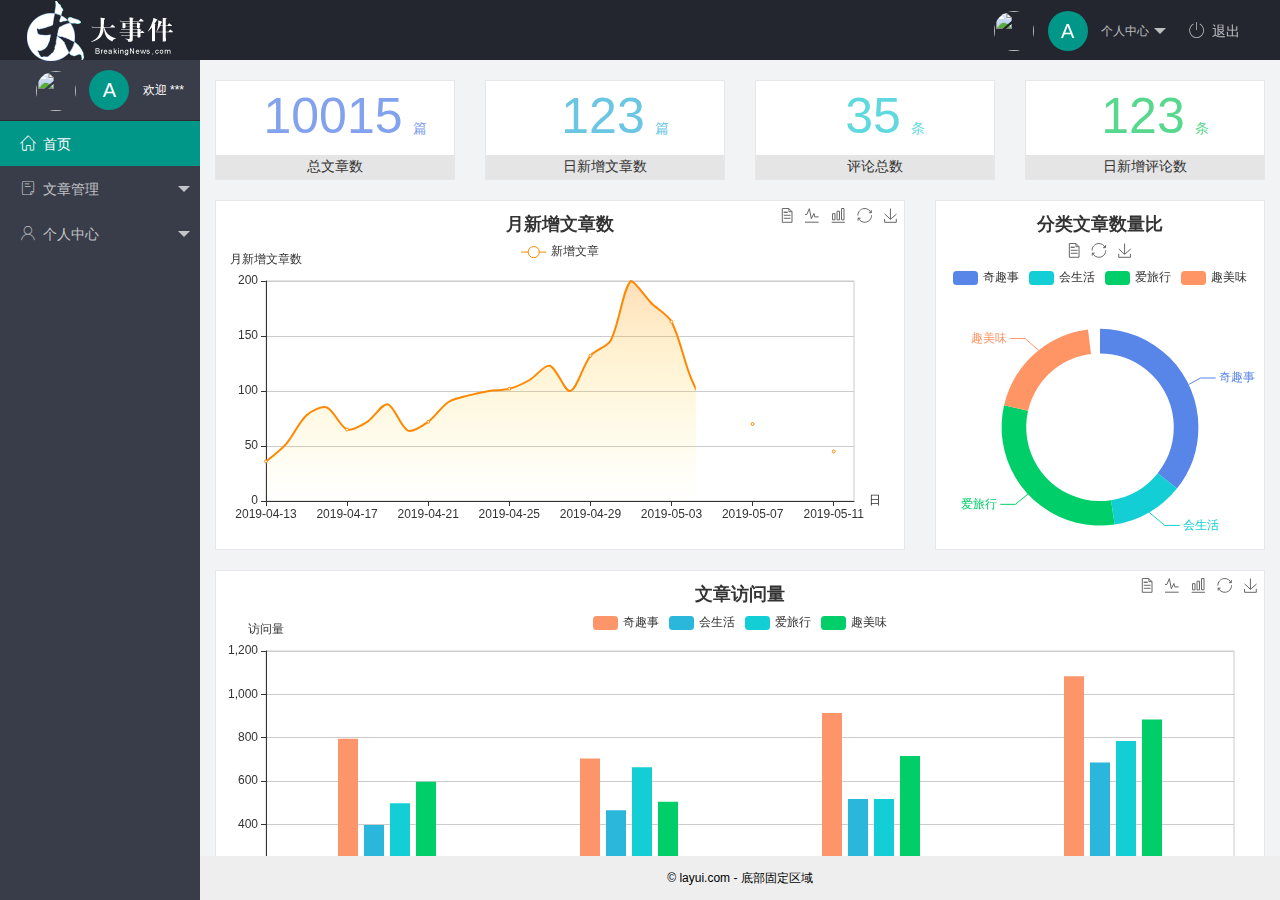
==== commit f7e0afb9: "完成了用户信息模块开发" ====
--- a/index.html
+++ b/index.html
@@ -24,9 +24,9 @@
                         <span class="text-avatar">A</span> 个人中心
                     </a>
                     <dl class="layui-nav-child">
-                        <dd><a href="">基本资料</a></dd>
-                        <dd><a href="">修改头像</a></dd>
-                        <dd><a href="">重置密码</a></dd>
+                        <dd><a href="/user/user_info.html" target="fm">基本资料</a></dd>
+                        <dd><a href="/user/user_avatar.html" target="fm">修改头像</a></dd>
+                        <dd><a href="/user/user_pwd.html" target="fm">重置密码</a></dd>
                     </dl>
                 </li>
                 <li class="layui-nav-item"><a href="javascript:;" id="btnLogout"><span class="iconfont icon-tuichu"></span>退出</a></li>
@@ -59,9 +59,9 @@
                     <li class="layui-nav-item">
                         <a href="javascript:;"><span class="iconfont icon-user"></span>个人中心</a>
                         <dl class="layui-nav-child">
-                            <dd><a href=""><i class="layui-icon layui-icon-app"></i>基本资料</a></dd>
-                            <dd><a href=""><i class="layui-icon layui-icon-app"></i>更换头像</a></dd>
-                            <dd><a href=""><i class="layui-icon layui-icon-app"></i>重置密码</a></dd>
+                            <dd><a href="/user/user_info.html" target="fm"><i class="layui-icon layui-icon-app"></i>基本资料</a></dd>
+                            <dd><a href="/user/user_avatar.html" target="fm"><i class="layui-icon layui-icon-app"></i>更换头像</a></dd>
+                            <dd><a href="/user/user_pwd.html" target="fm"><i class="layui-icon layui-icon-app"></i>重置密码</a></dd>
                         </dl>
                     </li>
 
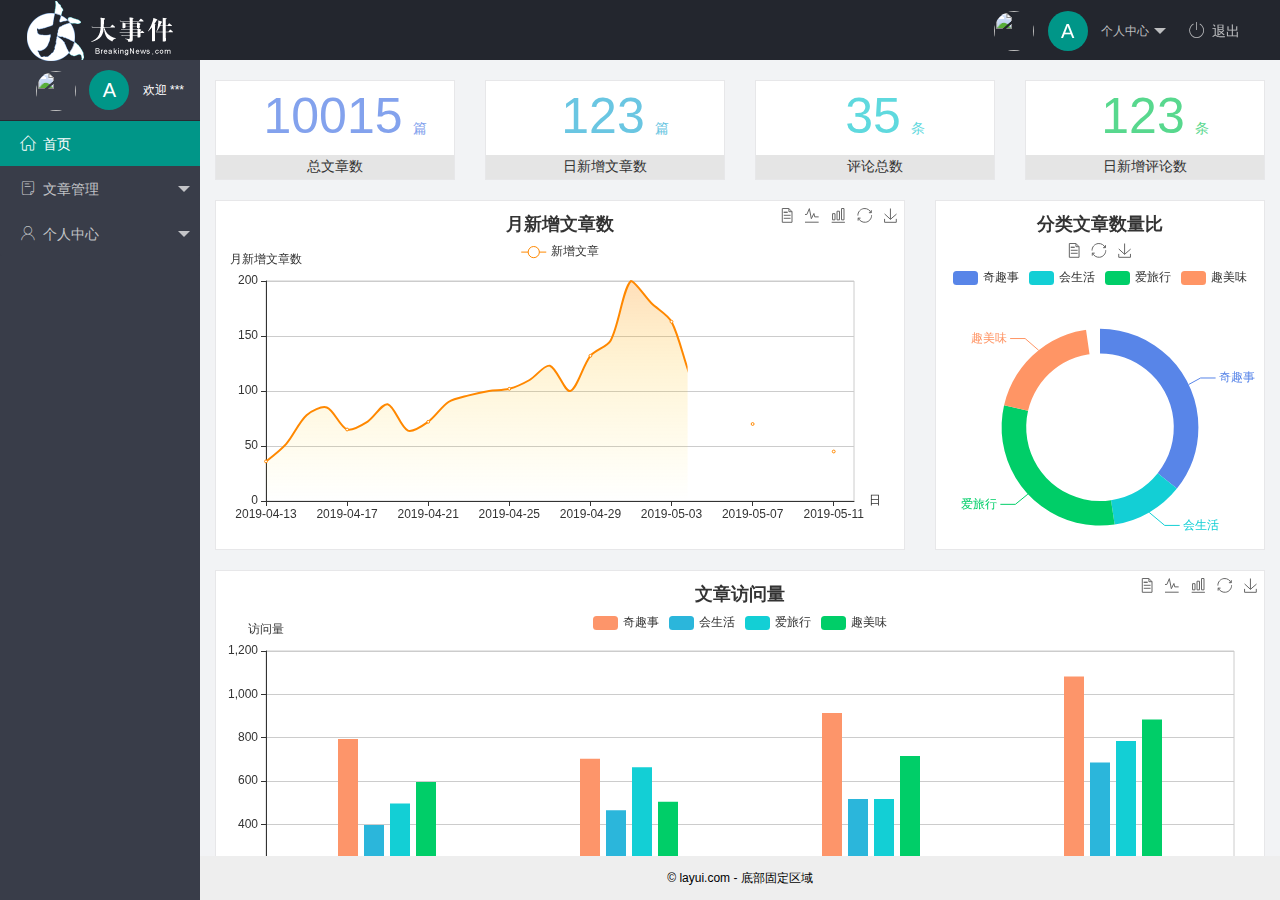
==== commit fd7468dd: "完成了文章功能开发" ====
--- a/index.html
+++ b/index.html
@@ -50,9 +50,9 @@
                     <li class="layui-nav-item">
                         <a class="" href="javascript:;"><span class="iconfont icon-16"></span>文章管理</a>
                         <dl class="layui-nav-child">
-                            <dd><a href="javascript:;"><i class="layui-icon layui-icon-app"></i>文章类别</a></dd>
-                            <dd><a href="javascript:;"><i class="layui-icon layui-icon-app"></i>文章列表</a></dd>
-                            <dd><a href="javascript:;"><i class="layui-icon layui-icon-app"></i>发表文章</a></dd>
+                            <dd><a href="/article/art_cate.html" target="fm"><i class="layui-icon layui-icon-app"></i>文章类别</a></dd>
+                            <dd><a href="/article/art_list.html" target="fm"><i class="layui-icon layui-icon-app"></i>文章列表</a></dd>
+                            <dd><a href="/article/art_pub.html" target="fm"><i class="layui-icon layui-icon-app"></i>发表文章</a></dd>
 
                         </dl>
                     </li>
